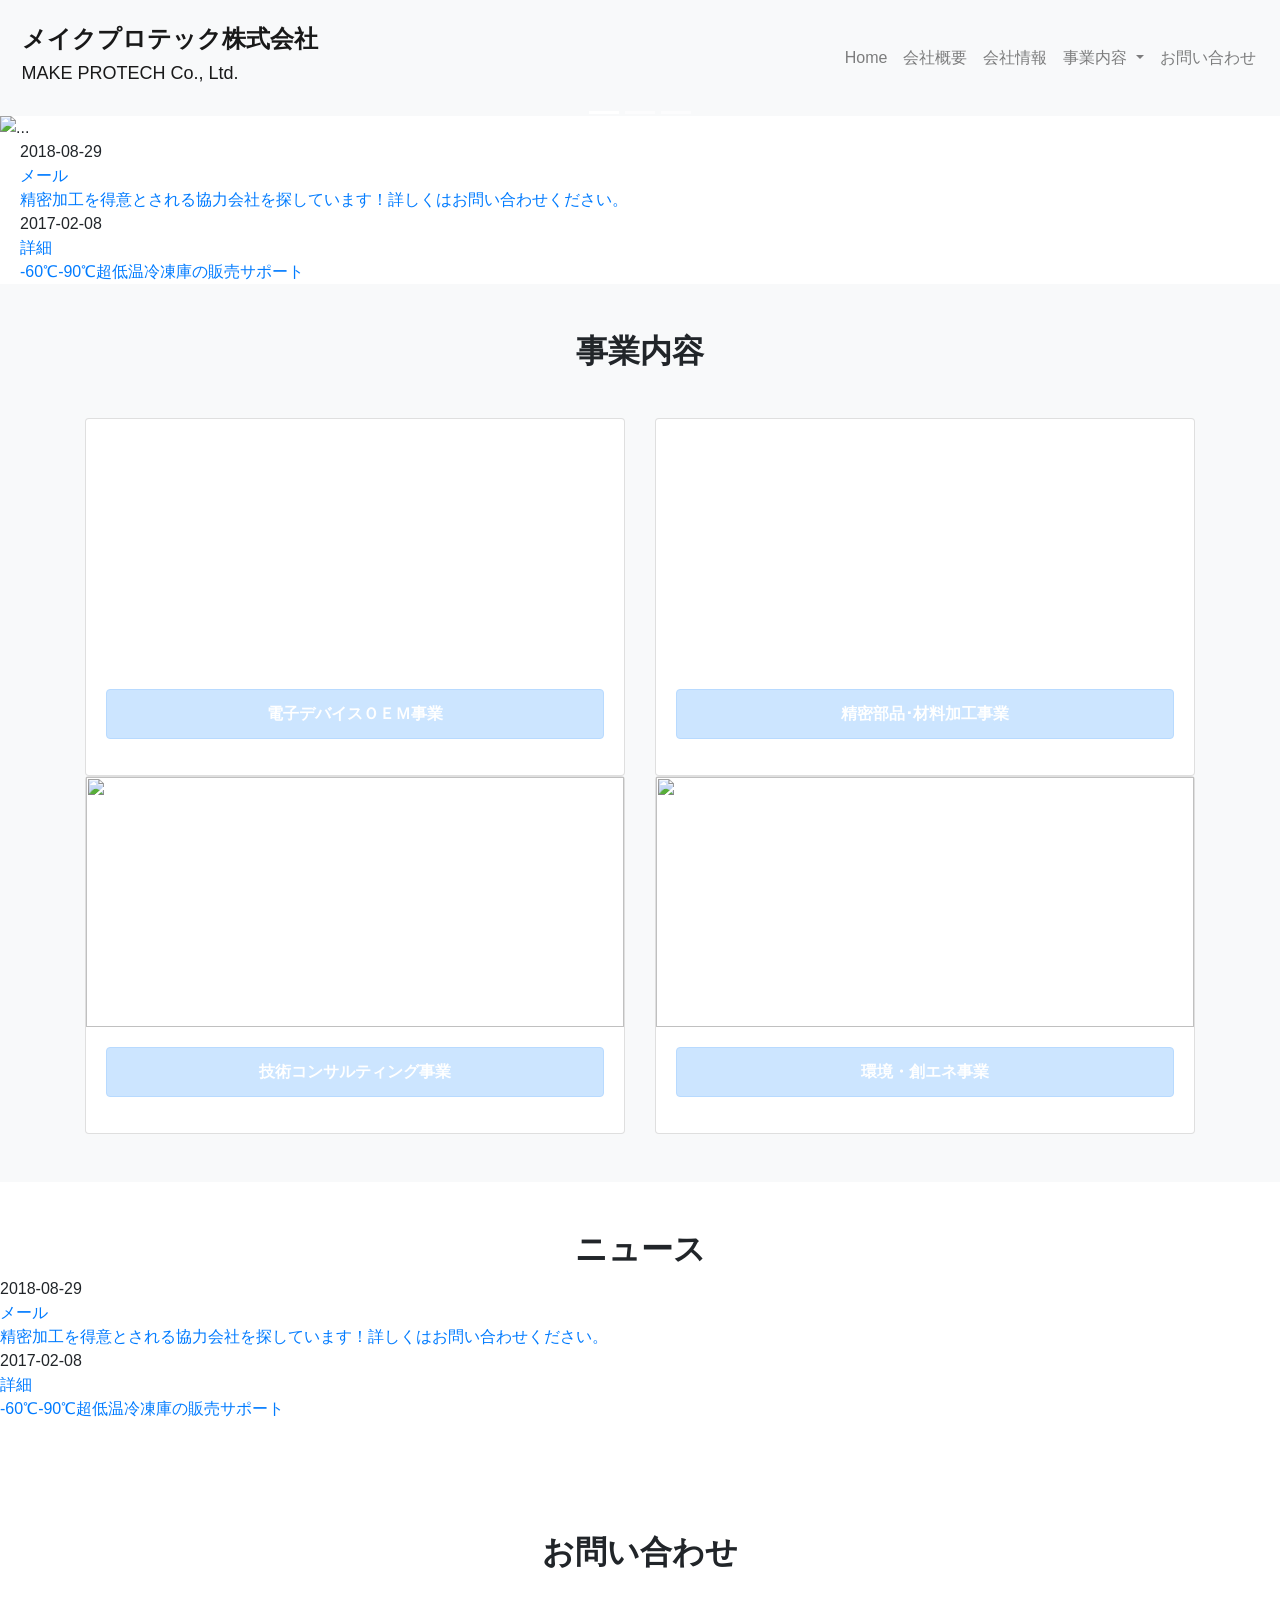
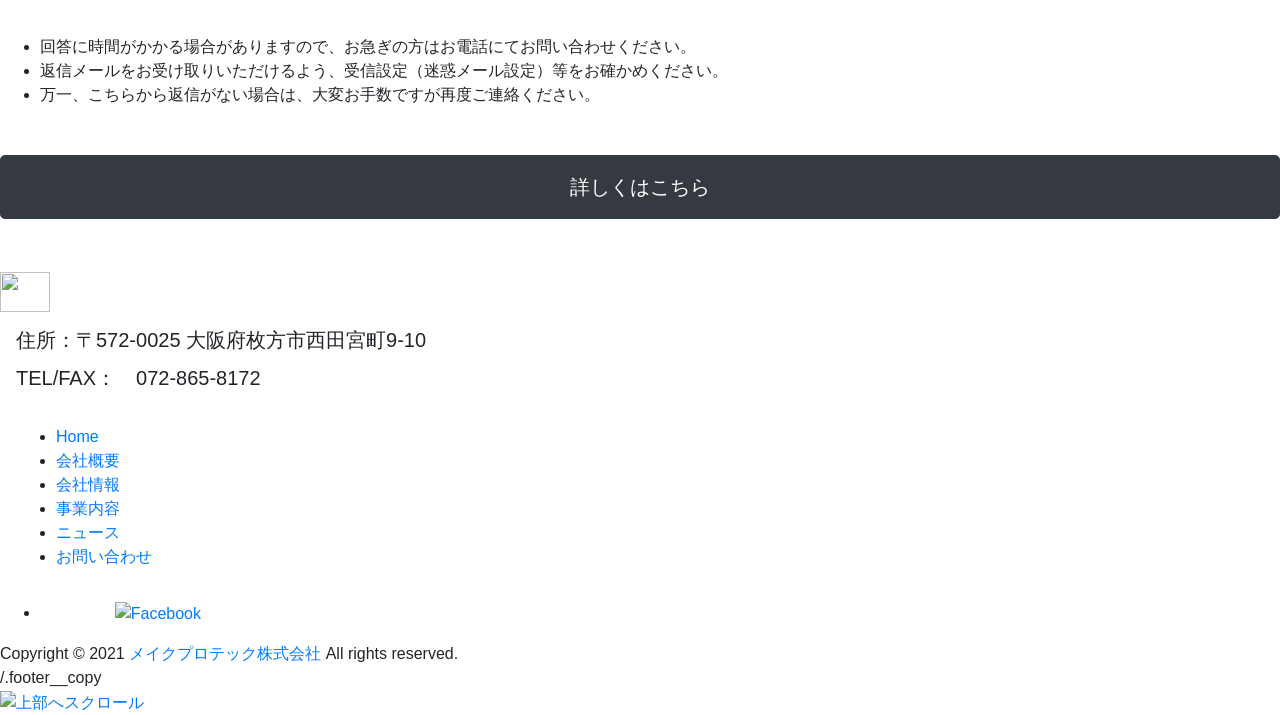
==== index.html @ 3bd65e22 "test" ====
<!doctype html>
<html lang="ja">
  <head>
    <!-- Required meta tags -->
    <meta charset="utf-8">
    <meta name="viewport" content="width=device-width, initial-scale=1, shrink-to-fit=no">

    <!-- Bootstrap CSS -->
    <link rel="stylesheet" href="https://stackpath.bootstrapcdn.com/bootstrap/4.5.0/css/bootstrap.min.css" integrity="sha384-9aIt2nRpC12Uk9gS9baDl411NQApFmC26EwAOH8WgZl5MYYxFfc+NcPb1dKGj7Sk" crossorigin="anonymous">
    <link rel="stylesheet" href="./css/style.css">
    <title>Make Pro Tech. Co., Ltd.</title>
  </head>
  <body>

    
   
    <nav class="navbar navbar-expand-lg navbar-light bg-light">
      <blockquote class="blockquote">
        <img src="./img/MAKE PROTECH. Co., Ltdロゴ.png" width="auto" height="80" class="d-inline-block align-top" alt="">
        <a href="./index.html">
          <p class="navbar-brand mt-2 mb-0" href=""><font size="5">
           <b>メイクプロテック株式会社</b></font><br><font size="4">MAKE PROTECH Co., Ltd.</font></p></a>
            <!-- <footer class="ml-5">MAKE PROTECH<cite title="Source Title"> Co., Ltd.</cite></footer> -->
          </blockquote>
          <button class="navbar-toggler" type="button" data-toggle="collapse" data-target="#navbarNav" aria-controls="navbarNav" aria-expanded="false" aria-label="Toggle navigation">
            <span class="navbar-toggler-icon"></span>
          </button>
          <div class="collapse navbar-collapse" id="navbarNav">
            <ul class="navbar-nav ml-auto">
              <li class="nav-item">
                <a class="nav-link" href="./index.html">Home <span class="sr-only">(current)</span></a>
              </li>
              <li class="nav-item">
                <a class="nav-link" href="./2index.html">会社概要</a>
              </li>
              <li class="nav-item">
                <a class="nav-link" href="./informaitin.html">会社情報</a>
              </li>
              <li class="nav-item dropdown">
                <a class="nav-link dropdown-toggle" href="#" id="navbarDropdown" role="button" data-toggle="dropdown" aria-haspopup="true" aria-expanded="false">
                  事業内容
                </a>
                <div class="dropdown-menu" aria-labelledby="navbarDropdown">
                  <a class="dropdown-item" href="./device.htm">電子デバイスOEM事業</a>
                  <a class="dropdown-item" href="./sdevice.html">精密部品加工事業</a>
                  <a class="dropdown-item" href="./cunsulting.html">技術コンサルティング事業</a>
                  <a class="dropdown-item" href="./energie.html">環境・創エネ事業</a>
                  <!-- <div class="dropdown-divider"></div>
                  <a class="dropdown-item" href="#">Something else here</a> -->
                </div>
              </li>
              <li class="nav-item">
                <a class="nav-link" href="https://forms.gle/nZWNGnTaYcm26UqY7">お問い合わせ</a>
              </li>
            </ul>
          </div>
        </nav>
</header>
  
<section class="top">
  <div id="carouselExampleCaptions" class="carousel slide" data-ride="carousel">
    <ol class="carousel-indicators">
      <li data-target="#carouselExampleCaptions" data-slide-to="0" class="active"></li>
      <li data-target="#carouselExampleCaptions" data-slide-to="1"></li>
      <li data-target="#carouselExampleCaptions" data-slide-to="2"></li>
    </ol>
    <div class="carousel-inner">
      <div class="carousel-item active">
        <img src="img/messageImage_1612923880059.jpg" class="d-block w-100%" alt="...">
        <div class="carousel-caption d-none d-md-block">
          <!-- <a href="https://forms.gle/nZWNGnTaYcm26UqY7"><h3 class="mb-5 text-white">お気軽にお問い合わせください</h3></a> -->
          <!-- <p>Nulla vitae elit libero, a pharetra augue mollis interdum.</p> -->
        </div>
      </div>
      <div class="carousel-item">
        <img src="./img/messageImage_1612923880059.jpg" class="d-block w-100" alt="...">
        <div class="carousel-caption d-none d-md-block">
          <!-- <h5>Second slide label</h5>
          <p>Lorem ipsum dolor sit amet, consectetur adipiscing elit.</p> -->
        </div>
      </div>
      <div class="carousel-item">
        <img src="./img/messageImage_1612923880059.jpg" class="d-block w-600 h-400" alt="...">
        <div class="carousel-caption d-none d-md-block">
          <!-- <h5>Third slide label</h5>
          <p>Praesent commodo cursus magna, vel scelerisque nisl consectetur.</p> -->
        </div>
      </div>
    </div>
    <a class="carousel-control-prev" href="#carouselExampleCaptions" role="button" data-slide="prev">
      <span class="carousel-control-prev-icon" aria-hidden="true"></span>
      <span class="sr-only">Previous</span>
    </a>
    <a class="carousel-control-next" href="#carouselExampleCaptions" role="button" data-slide="next">
      <span class="carousel-control-next-icon" aria-hidden="true"></span>
      <span class="sr-only">Next</span>
    </a>
  </div>
  <div class="card-body py-0">
    <!-- <h5 class="card-title">ニュース</h5> -->
    <div class="news__item">
      <div class="info">
        <div class="info__meta">
          <time class="info__published" datetime="2019-01-30">2018-08-29</time><!-- /.info__published -->
          <div class="info__label info__label--type01"><a href="https://forms.gle/nZWNGnTaYcm26UqY7">メール</a></div><!-- /.info__label -->
        </div><!-- /.info__meta -->
        <div class="info__title"><a href="https://forms.gle/nZWNGnTaYcm26UqY7">精密加工を得意とされる協力会社を探しています！詳しくはお問い合わせください。</a></div><!-- /.info__title -->
      </div><!-- /.info -->
    </div><!-- /.news__item -->
    <div class="news__item">
      <div class="info">
        <div class="info__meta">
          <time class="info__published" datetime="2019-01-30">2017-02-08</time><!-- /.info__published -->
          <div class="info__label"><a href="./energie.html">詳細</a></div><!-- /.info__label -->
        </div><!-- /.info__meta -->
        <div class="info__title"><a href="./energie.html">-60℃-90℃超低温冷凍庫の販売サポート</a></div><!-- /.info__title -->
      </div><!-- /.info -->
    </div><!-- /.news__item -->
  </div>
</section>


            <!-- <section class="test">
              <div class="jumbotron">
                <img src="./img/Make _.jpg" class="w-100% h-100%" alt="">
                <h1 class="display-4">Hello, world!</h1>
                <p class="lead">This is a simple hero unit, a simple jumbotron-style component for calling extra attention to featured content or information.</p>
                <hr class="my-4">
                <p>It uses utility classes for typography and spacing to space content out within the larger container.</p>
                <a class="btn btn-primary btn-lg" href="#" role="button">Learn more</a>
              </div>
            </section> -->

            <!-- <section class="about py-5">

              <div class="container">
                <div class="row">
                  <div class="col-md-6 py-5">
                    <p">当社は、国内はもちろん、台湾・中国・韓国などに有力な顧客とモノづくりネットワークを
                      持っています。　ご要望に応じて開発をお手伝いさせて頂き、お客様のニーズに合わせて最も最適な製造･調達場所を選択しご提案をさせて頂きます。
                    </p>
                    
                    <a href="./2index.html"><botton class="btn btn-dark btn-lg btn-block mt-5 py-3">詳しくはこちら</botton>
                    </a>
                  </div>
                  
                  <div class="col-md-6 py-3">
                    <img src="./img/技.jpg"  alt="">
                  </div> 
                  
                </div>
              </div>
              
      </section> -->
      <section id="anc2" class="service bg-light py-5">
          <div class="container">
              <h2 class="text-center mb-5"><b>事業内容
              </b></h2>
            <div class="card-deck">
                <div class="card">
                    <img src="./img/vishnu-mohanan-eaDwf4UAEhk-unsplash.jpg" width="auto" height="250" alt="">
                  <div class="card-body">
                    <div class="alert alert-primary text-center" role="alert">
                     <a href="./device.htm" class="alert-link  text-white">電子デバイスＯＥＭ事業</a>
                    </div>
                    <!-- <p class="card-text">高品質管理体制でグローバル顧客に納入実績のある海外ＯＥＭ先で生産します。
                      例えば、車載ＥＶ用パワーデバイス等の設計開発・試作・量産</p> -->
                    <!-- <p class="card-text"><small class="text-muted">Last updated 3 mins ago</small></p> -->
                  </div>
                </div>
               
                <div class="card">
                    <img src="./img/laser-2819138_1920.jpg" width="auto" height="250" alt="">
                  <div class="card-body">
                    <div class="alert alert-primary text-center" role="alert">
                      <a href="./sdevice.html" class="alert-link  text-white">精密部品･材料加工事業</a>
                     </div>
                     <!-- <p class="card-text">This is a wider card with supporting text below as a natural lead-in to additional content. This card has even longer content than the first to show that equal height action.</p> -->
                    <!-- <p class="card-text"><small class="text-muted">Last updated 3 mins ago</small></p> -->
                  </div>
                </div>
              </div>
          </div>
      <!-- </section> -->
      <!-- <section class="service"> -->
        <div class="container">
          <div class="card-deck">
              <div class="card">
                  <img src="./img/scott-graham-5fNmWej4tAA-unsplash.jpg" width="100%" height="250" alt="">
                <div class="card-body">
                  <div class="alert alert-primary text-center" role="alert">
                    <a href="./cunsulting.html" class="alert-link text-white">技術コンサルティング事業</a>
                  </div>
                  <!-- <p class="card-text">This is a longer card with supporting text below as a natural lead-in to additional content. This content is a little bit longer.</p> -->
                  <!-- <p class="card-text"><small class="text-muted">Last updated 3 mins ago</small></p> -->
                </div>
              </div>
              <div class="card">
                  <img src="./img/riccardo-annandale-7e2pe9wjL9M-unsplash.jpg" width="100%" height="250" alt="">
                <div class="card-body">
                  <div class="alert alert-primary text-center" role="alert">
                    <a href="./energie.html" class="alert-link  text-white">環境・創エネ事業</a>
                  </div>
                  <!-- <p class="card-text">This is a wider card with supporting text below as a natural lead-in to additional content. This card has even longer content than the first to show that equal height action.</p> -->
                  <!-- <p class="card-text"><small class="text-muted">Last updated 3 mins ago</small></p> -->
                </div>
              </div>
            </div>
        </div>
    </section>
      
    <section id="anc1" class="news section py-5">
		<div class="news__inner inner">
      <h2 class="section-title text-center"><b>ニュース</b></h2><!-- /.section-title -->
			<div class="news__items">
        <div class="news__item">
          <div class="info">
            <div class="info__meta">
              <time class="info__published" datetime="2019-01-30">2018-08-29</time><!-- /.info__published -->
              <div class="info__label info__label--type01"><a href="https://forms.gle/nZWNGnTaYcm26UqY7">メール</a></div><!-- /.info__label -->
            </div><!-- /.info__meta -->
            <div class="info__title"><a href="https://forms.gle/nZWNGnTaYcm26UqY7">精密加工を得意とされる協力会社を探しています！詳しくはお問い合わせください。</a></div><!-- /.info__title -->
          </div><!-- /.info -->
        </div><!-- /.news__item -->
				<div class="news__item">
					<div class="info">
						<div class="info__meta">
							<time class="info__published" datetime="2019-01-30">2017-02-08</time><!-- /.info__published -->
							<div class="info__label"><a href="./energie.html">詳細</a></div><!-- /.info__label -->
						</div><!-- /.info__meta -->
						<div class="info__title"><a href="./energie.html">-60℃-90℃超低温冷凍庫の販売サポート</a></div><!-- /.info__title -->
					</div><!-- /.info -->
        </div><!-- /.news__item -->
      </div>
    </div>
    


			<!-- <div class="news__link"><a href="https://practice555133289940.wordpress.com/">more</a></div><!-- /.news__link -->
		<!-- </div>  -->
	</section><!-- /.news -->

  <section id="" class="contact section py-5">
		<div class="contact__inner inner">
      <div class="contact__item mt-0">
        <h2 class="section-title text-center py-3 mb-5"><b>お問い合わせ</b></h2><!-- /.section-title -->
        <ul class="mb-5">
          <li class="aqare">回答に時間がかかる場合がありますので、お急ぎの方はお電話にてお問い合わせください。</li>
          <li class="aqare">返信メールをお受け取りいただけるよう、受信設定（迷惑メール設定）等をお確かめください。</li>
          <li class="aqare">万一、こちらから返信がない場合は、大変お手数ですが再度ご連絡ください。</li>
          <!-- <li class="aqare"></li> -->
        </ul>
        <a href="https://forms.gle/nZWNGnTaYcm26UqY7"><botton class="btn btn-dark btn-lg btn-block mt-5 py-3">詳しくはこちら</botton>
        </a>
        
          <!-- <iframe src="https://docs.google.com/forms/d/e/1FAIpQLSekaA54gHLjSzgSQIx8IpuHGH9ROeYX-VSqODskOKLQ4gxwTA/viewform?embedded=true" width="640" height="1215" frameborder="0" marginheight="0" marginwidth="0">読み込んでいます…</iframe>
          <iframe src="https://docs.google.com/forms/d/e/1FAIpQLSekaA54gHLjSzgSQIx8IpuHGH9ROeYX-VSqODskOKLQ4gxwTA/viewform?embedded=true" width="640" height="1215" frameborder="0" marginheight="0" marginwidth="0">読み込んでいます…</iframe> -->
        </div>			
      </div>
    </div>
  </section>
  

      
    <footer class="footer">
		<div class="footer__inner inner">
			<div class="footer__contents">
				<div class="footer__left">
					<!-- <div class／ -->
            <a href="./index.html"><p class="navbar-brand mb-2 text-white" href="">
              <img src="./img/MAKE PROTECH. Co., Ltdロゴ.png" width="50" height="40" class="d-inline-block align-top" alt="">
             メイクプロテック株式会社</p></a>
					<div class="footer__info ml-3">
                        <blockquote class="blockquote">
						<p class="mb-2">住所：〒572-0025 大阪府枚方市西田宮町9-10</p>
						<p class="mb-2">TEL/FAX：　072-865-8172</p>
					</div><!-- /.footer__info -->
				</div><!-- /.footer__left -->
				<div class="footer__center ml-3 py-3">
					<nav class="footer__nav">
						<ul>
              <li><a href="./index.html">Home</a></li>
              <li><a href="./2index.html">会社概要</a></li>
              <li><a href="./informaitin.html">会社情報</a></li>
							<li><a href="#anc2">事業内容</a></li>
							<li><a href="#anc1">ニュース</a></li>
							<li><a href="https://forms.gle/nZWNGnTaYcm26UqY7">お問い合わせ</a></li>
						</ul>
					</nav><!-- /.footer__nav -->
				</div><!-- /.footer__center -->
				<div class="footer__right">
					<div class="footer_sns">
						<ul>
							<!-- <li><a href="" target="_blank"><img src="./img/Twitter_Social_Icon_Circle_Color.png" alt=""></a></li> -->
							<li><a href="https://www.facebook.com/makeprotec/?ref=page_internal" target="_blank"><id class="text-white">Facebook </id><img src="./img/f_logo_RGB-Hex-Blue_512.webp" width="100" alt="Facebook" ></a></li>
							<!-- <li><a href="" target="_blank"><img src="img/icon-instagram.png" alt=""></a></li> -->
						</ul><!-- /.footer_sns -->
					</div><!-- /.footer_sns -->
				</div><!-- /.footer__right -->
			</div><!-- /.footer__contents -->
			<div class="footer__copy">Copyright &copy; 2021 <a href="https://www.daily-trial.com/" target="_blank">メイクプロテック株式会社</a> All rights reserved.</div>/.footer__copy
		</div><!-- /.footer__inner -->
	</footer><!-- /.footer -->


	<div class="totop"><a href="#"><img src="./img/totop.png" alt="上部へスクロール"></a></div><!-- /.totop -->

    <!-- Optional JavaScript -->
    <!-- jQuery first, then Popper.js, then Bootstrap JS -->
    <script src="https://code.jquery.com/jquery-3.5.1.slim.min.js" integrity="sha384-DfXdz2htPH0lsSSs5nCTpuj/zy4C+OGpamoFVy38MVBnE+IbbVYUew+OrCXaRkfj" crossorigin="anonymous"></script>
    <script src="https://cdn.jsdelivr.net/npm/popper.js@1.16.0/dist/umd/popper.min.js" integrity="sha384-Q6E9RHvbIyZFJoft+2mJbHaEWldlvI9IOYy5n3zV9zzTtmI3UksdQRVvoxMfooAo" crossorigin="anonymous"></script>
    <script src="https://stackpath.bootstrapcdn.com/bootstrap/4.5.0/js/bootstrap.min.js" integrity="sha384-OgVRvuATP1z7JjHLkuOU7Xw704+h835Lr+6QL9UvYjZE3Ipu6Tp75j7Bh/kR0JKI" crossorigin="anonymous"></script>
  </body>
</html>
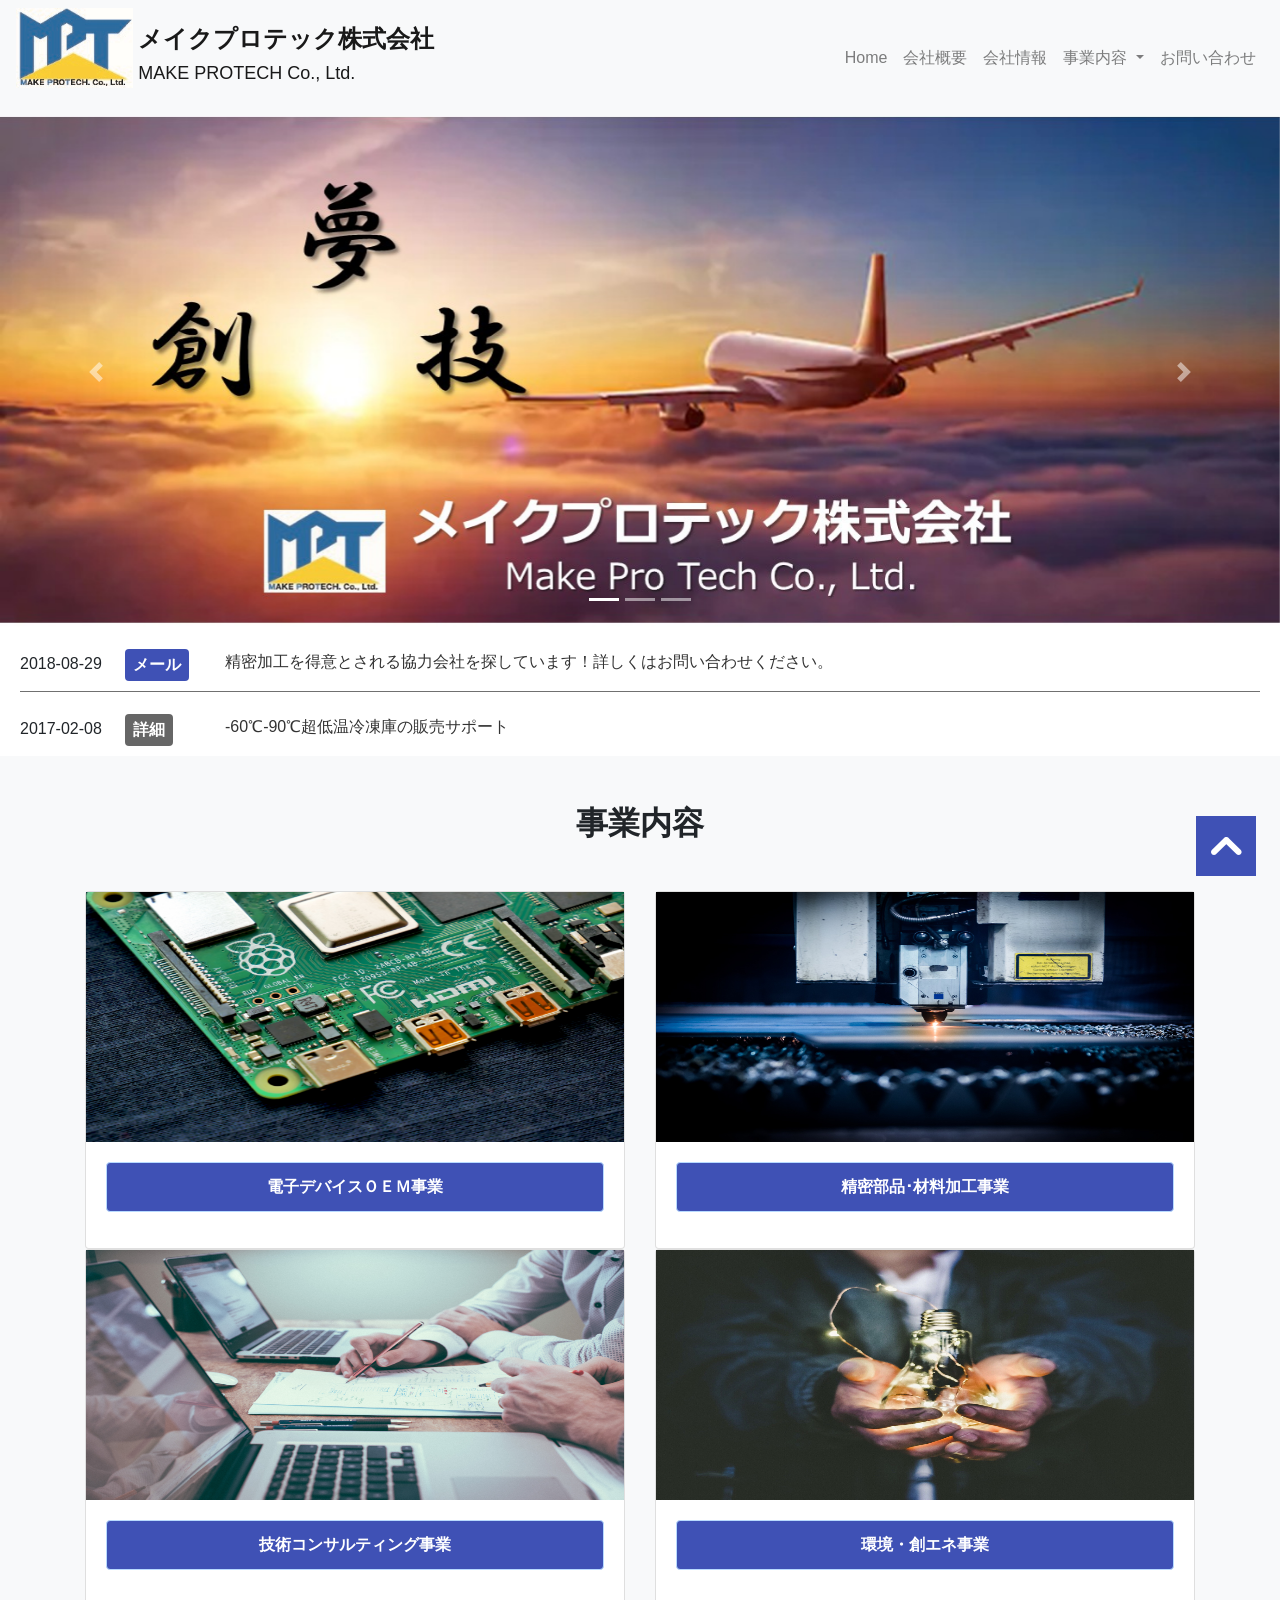
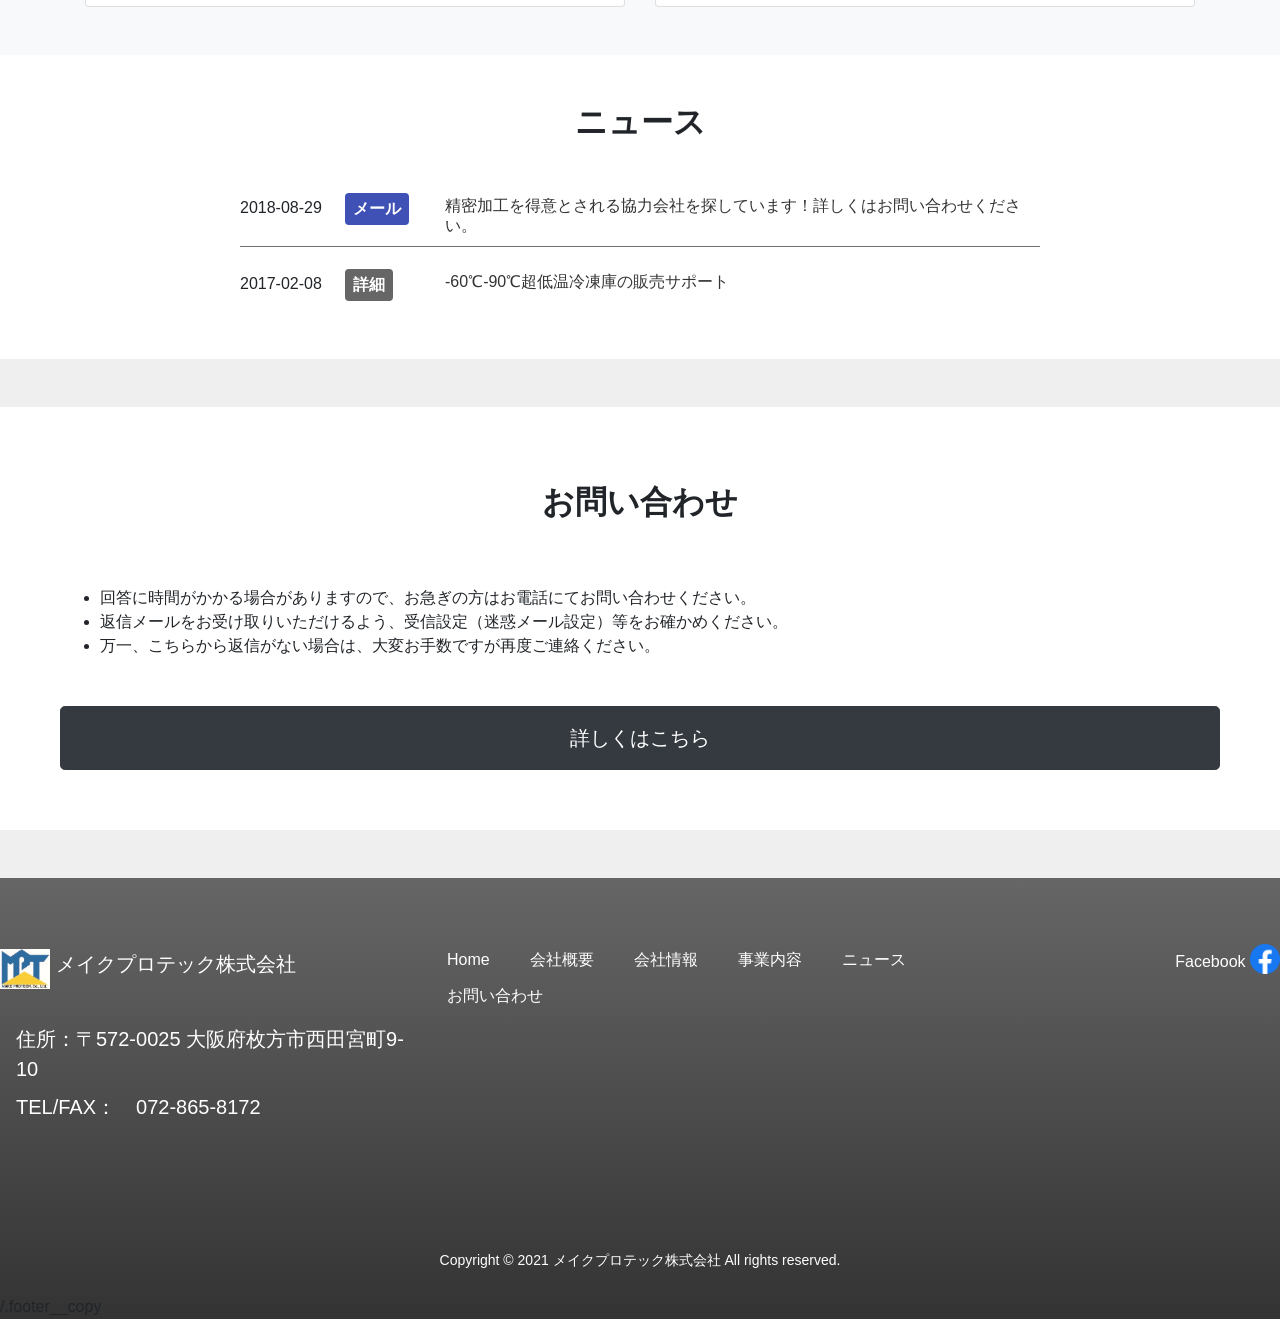
==== commit c6a75396: "Add files via upload" ====
--- a/index.html
+++ b/index.html
@@ -311,4 +311,4 @@
     <script src="https://cdn.jsdelivr.net/npm/popper.js@1.16.0/dist/umd/popper.min.js" integrity="sha384-Q6E9RHvbIyZFJoft+2mJbHaEWldlvI9IOYy5n3zV9zzTtmI3UksdQRVvoxMfooAo" crossorigin="anonymous"></script>
     <script src="https://stackpath.bootstrapcdn.com/bootstrap/4.5.0/js/bootstrap.min.js" integrity="sha384-OgVRvuATP1z7JjHLkuOU7Xw704+h835Lr+6QL9UvYjZE3Ipu6Tp75j7Bh/kR0JKI" crossorigin="anonymous"></script>
   </body>
-</html>
+</html>
--- a/css/style.css
+++ b/css/style.css
@@ -0,0 +1,871 @@
+@charset "UTF-8";
+
+/* トップ */
+
+
+/* .top {
+  width: 150px;
+} */
+
+.subtitle {
+  background-color: honeydew;
+}
+
+.devicetop {
+  text-align: center; 
+}
+
+
+/* トップ */
+
+.carousel-item img {
+  width: 100%;
+height: 100%;
+}
+.about img {
+width: 100%;
+height: 100%;
+
+}
+/* koko */
+
+.flex-box {
+  display: flex;
+  flex-wrap: wrap;
+}
+
+@media screen and (max-width: 400px) {
+  .flex-box {
+    display: block;
+  }
+}
+
+.flex-box img {
+  vertical-align: top;
+}
+
+.thumnail-left-box {
+  width: 65%;
+  margin: 0;
+  padding: 0 0 2.5%;
+}
+
+.thumnail-left-box img {
+  width: 95%;
+}
+
+.thumnail-right-box {
+  width: 35%;
+  margin: 0;
+  padding: 0;
+  list-style: none;
+}
+
+.thumnail-right-box li {
+  display: flex;
+  flex-wrap: wrap;
+  width: 40%;
+  margin: 0 0 0 auto;
+}
+
+.thumnail-right-box li img {
+  width: 100%;
+  margin: 0 0 auto;
+}
+
+.alert {
+  background: #3f51b5; 
+
+}
+/* kok */
+
+
+.news__items {
+    margin: 30px auto 0;
+    width: 800px;
+    max-width: 100%;
+  }
+  
+  @media (max-width: 767px) {
+    .news__items {
+      margin-top: 38px;
+    }
+  }
+  
+  .news__item {
+    border-bottom: 1px solid #707070;
+  }
+  
+  .news__item:last-child {
+    border: none;
+  }
+  
+  .info {
+    padding: 20px  0 10px;
+    display: -webkit-box;
+    display: -ms-flexbox;
+    display: flex;
+  }
+  
+  @media (max-width: 767px) {
+    .info {
+      display: block;
+      padding: 12px 0;
+    }
+  }
+  
+  .info__meta {
+    display: -webkit-box;
+    display: -ms-flexbox;
+    display: flex;
+    width: 185px;
+    padding-top: 2px;
+  }
+  
+  @media (max-width: 767px) {
+    .info__meta {
+      width: 100%;
+      padding-top: 0;
+    }
+  }
+  
+  .info__published {
+    width: 105px;
+    display: inline-block;
+    padding-top: 3px;
+  }
+  
+  @media (max-width: 767px) {
+    .info__published {
+      width: auto;
+    }
+  }
+  
+  .info__label {
+    width: 80px;
+  }
+  
+  @media (max-width: 767px) {
+    .info__label {
+      width: auto;
+      margin-left: auto;
+    }
+  }
+  
+  .info__label a {
+    display: inline-block;
+    color: #fff;
+    font-weight: 700;
+    text-align: center;
+    padding: 8px;
+    background: #666;
+    border-radius: 4px;
+    text-decoration: none;
+    line-height: 1;
+    -webkit-transition: all 0.3s ease 0s;
+    transition: all 0.3s ease 0s;
+  }
+  
+  ira
+
+  @media (max-width: 767px) {
+    .info__label a {
+      padding: 4px 8px;
+    }
+  }
+  
+  .info__label.info__label--type01 a {
+    background: #3f51b5;
+    text-decoration: none;
+  }
+  
+  .info__label.info__label--type02 a {
+    background: #e81919;
+  }
+  
+  .info__title {
+    line-height: 1.25;
+    width: calc(100% - 105px - 80px);
+    padding: 5px 0 0 20px;
+  }
+  
+  @media (max-width: 767px) {
+    .info__title {
+      width: 100%;
+      margin-top: 6px;
+      padding: 0;
+    }
+  }
+  
+  .info__title a {
+    text-decoration: none;
+    color: #333;
+    -webkit-transition: all 0.3s ease 0s;
+    transition: all 0.3s ease 0s;
+  }
+  
+  .news__link {
+    text-align: center;
+    margin-top: 44px;
+  }
+  
+  .news__link a {
+    text-decoration: none;
+    color: #e81919;
+    -webkit-transition: all 0.3s ease 0s;
+    transition: all 0.3s ease 0s;
+    font-weight: 700;
+  }
+  
+  .news__link a::after {
+    content: "";
+    width: 7px;
+    height: 11px;
+    display: inline-block;
+    margin-left: 10px;
+    vertical-align: middle;
+    margin-top: -1px;
+    background: transparent url(../img/news-arrow.png) no-repeat center center/contain;
+  }
+
+  .contact {
+    background: #efefef;
+  }
+  
+  .contact__item {
+    margin: 80px auto 0;
+    padding: 60px;
+    background: #fff;
+    width: 100%;
+    max-width: 100%;
+  }
+  
+  @media (max-width: 767px) {
+    .contact__item {
+      padding: 20px;
+      margin-top: 26px;
+    }
+  }
+  
+  .contact__controls {
+    margin: 0;
+  }
+  
+  .contact__control {
+    margin-bottom: 60px;
+    display: -webkit-box;
+    display: -ms-flexbox;
+    display: flex;
+  }
+  
+  @media (max-width: 767px) {
+    .contact__control {
+      display: block;
+      margin-bottom: 24px;
+    }
+  }
+  
+  .contact__control:last-child {
+    margin-bottom: 0;
+  }
+  
+  .contact__control dt {
+    width: 160px;
+    padding: 6px 0 0;
+    margin: 0;
+  }
+  
+  @media (max-width: 767px) {
+    .contact__control dt {
+      width: 100%;
+      padding-top: 0;
+    }
+  }
+  
+  .contact__control dd {
+    -webkit-box-flex: 1;
+        -ms-flex-positive: 1;
+            flex-grow: 1;
+    padding: 0;
+    margin: 0;
+  }
+  
+  @media (max-width: 767px) {
+    .contact__control dd {
+      width: 100%;
+      margin-top: 8px;
+    }
+  }
+  
+  .contact__label {
+    font-size: 16px;
+    font-weight: 700;
+  }
+  
+  @media (max-width: 767px) {
+    .contact__label {
+      font-size: 16px;
+      display: inline-block;
+    }
+  }
+  
+  .contact__label--required {
+    position: relative;
+  }
+  
+  @media (max-width: 767px) {
+    .contact__label--required {
+      padding-right: 54px;
+    }
+  }
+  
+  .contact__label--required::after {
+    content: "必須";
+    position: absolute;
+    background: #e81919;
+    border-radius: 4px;
+    text-align: center;
+    color: #fff;
+    font-size: 14px;
+    line-height: 1;
+    font-weight: 700;
+    padding: 4px 8px;
+    width: 44px;
+    display: block;
+    top: calc(100% + 8px);
+    left: 0;
+  }
+  
+  @media (max-width: 767px) {
+    .contact__label--required::after {
+      top: 50%;
+      left: auto;
+      right: 0;
+      -webkit-transform: translateY(-50%);
+              transform: translateY(-50%);
+    }
+  }
+  
+  .contact__required {
+    background: #e81919;
+    border-radius: 12px;
+    text-align: center;
+    color: #fff;
+    font-size: 14px;
+    font-weight: 700;
+    padding: 1px 8px;
+    width: 46px;
+    display: block;
+    margin-top: 6px;
+  }
+  
+  .contact__radio {
+    margin-top: 26px;
+    padding: 0;
+  }
+  
+  @media (max-width: 767px) {
+    .contact__radio {
+      margin-top: 26px;
+    }
+  }
+  
+  .contact__radio-item {
+    margin-right: 32px;
+  }
+  
+  .contact__radio-item:last-child {
+    margin-right: 0;
+  }
+  
+  @media (max-width: 767px) {
+    .contact__radio-item {
+      margin-bottom: 16px;
+      margin-right: 0;
+      display: block;
+    }
+  }
+  
+  .contact__check {
+    margin-top: 58px;
+    text-align: center;
+  }
+  
+  @media (max-width: 767px) {
+    .contact__check {
+      margin-top: 24px;
+    }
+  }
+  
+  .contact__check a {
+    color: #333;
+    -webkit-transition: all 0.3s ease 0s;
+    transition: all 0.3s ease 0s;
+    font-weight: 700;
+  }
+  
+  .contact__submit {
+    margin-top: 30px;
+    text-align: center;
+  }
+  
+  .form-input {
+    width: 100%;
+    border: 1px solid #707070;
+    padding: 4px 16px;
+    -moz-appearance: none;
+    -webkit-appearance: none;
+    appearance: none;
+    background-color: transparent;
+    background-image: none;
+    border-radius: 0;
+    color: inherit;
+    font-family: inherit;
+    font-size: 14px;
+    -webkit-box-shadow: none;
+            box-shadow: none;
+    height: 38px;
+  }
+  
+  @media (max-width: 767px) {
+    .form-input {
+      padding-top: 4px;
+      padding-bottom: 4px;
+    }
+  }
+  
+  .form-select {
+    -moz-appearance: none;
+    -webkit-appearance: none;
+    appearance: none;
+    background: transparent url(../img/select-arrow.png) no-repeat center right 12px/17px 14px;
+    border-radius: 0;
+    color: inherit;
+    cursor: pointer;
+    font-family: inherit;
+    font-size: 14px;
+    padding: 3px 16px;
+    width: 100%;
+    border: 1px solid #707070;
+    height: 38px;
+  }
+  
+  @media (max-width: 767px) {
+    .form-select {
+      padding-top: 3px;
+      padding-bottom: 3px;
+      background-position: center right 10px;
+    }
+  }
+  
+  .form-select::-ms-expand {
+    display: none;
+  }
+  
+  .form-textarea {
+    width: 100%;
+    height: 240px;
+    border: 1px solid #707070;
+    resize: none;
+    padding: 10px 16px;
+    line-height: 1.625;
+    -moz-appearance: none;
+    -webkit-appearance: none;
+    appearance: none;
+    background-color: transparent;
+    background-image: none;
+    border-radius: 0;
+    color: inherit;
+    font-family: inherit;
+    font-size: 14px;
+    vertical-align: bottom;
+  }
+  
+  @media (max-width: 767px) {
+    .form-textarea {
+      height: 180px;
+    }
+  }
+  
+  .form-radio {
+    display: none;
+  }
+  
+  .form-radio + span {
+    cursor: pointer;
+    display: inline-block;
+    padding: 0 0 0 28px;
+    position: relative;
+  }
+  
+  .form-radio + span::before, .form-radio + span::after {
+    content: "";
+    border-radius: 50%;
+    position: absolute;
+    top: 50%;
+    -webkit-transform: translateY(-50%);
+            transform: translateY(-50%);
+  }
+  
+  .form-radio + span::before {
+    background: #fff;
+    border: 1px solid #707070;
+    display: block;
+    left: 0;
+    width: 20px;
+    height: 20px;
+  }
+  
+  .form-radio + span::after {
+    background: #3f51b5;
+    border: 1px solid transparent;
+    left: 5px;
+    width: 10px;
+    height: 10px;
+    -webkit-transition: opacity 0.3s ease 0s;
+    transition: opacity 0.3s ease 0s;
+    opacity: 0;
+  }
+  
+  .form-radio:checked + span::after {
+    opacity: 1;
+  }
+  
+  .form-checkbox {
+    display: none;
+  }
+  
+  .form-checkbox + span {
+    cursor: pointer;
+    display: inline-block;
+    padding: 0 0 0 50px;
+    position: relative;
+  }
+  
+  @media (max-width: 767px) {
+    .form-checkbox + span {
+      padding-left: 46px;
+    }
+  }
+  
+  .form-checkbox + span::before, .form-checkbox + span::after {
+    content: "";
+    position: absolute;
+    top: 50%;
+    -webkit-transform: translateY(-50%);
+            transform: translateY(-50%);
+  }
+  
+  .form-checkbox + span::before {
+    background: #fff;
+    border: 1px solid #707070;
+    display: block;
+    left: 0;
+    width: 25px;
+    height: 25px;
+  }
+  
+  .form-checkbox + span::after {
+    border: 1px solid transparent;
+    left: 0;
+    width: 25px;
+    height: 25px;
+    background: transparent url(../img/icon-check.png) no-repeat center center/contain;
+    -webkit-transition: opacity 0.3s ease 0s;
+    transition: opacity 0.3s ease 0s;
+    opacity: 0;
+  }
+  
+  .form-checkbox:checked + span::after {
+    opacity: 1;
+  }
+
+  .footer {
+    padding: 48px 0 24px;
+    background: -webkit-gradient(linear, left top, left bottom, from(#666), to(#333));
+    background: linear-gradient(to bottom, #666, #333);
+  }
+  
+  @media (max-width: 767px) {
+    .footer {
+      padding-top: 62px;
+      padding-bottom: 24px;
+    }
+  }
+  
+  .footer__contents {
+    display: -webkit-box;
+    display: -ms-flexbox;
+    display: flex;
+  }
+  
+  @media (max-width: 767px) {
+    .footer__contents {
+      display: block;
+    }
+  }
+  
+  .footer__left {
+    width: 35%;
+    padding: 12px 0 0;
+  }
+  
+  @media (max-width: 767px) {
+    .footer__left {
+      width: 100%;
+      padding: 0;
+    }
+  }
+  
+  .footer__center {
+    width: 50%;
+    padding: 8px 10px 0;
+  }
+  
+  @media (max-width: 767px) {
+    .footer__center {
+      width: 100%;
+      margin-top: 52px;
+      padding: 0;
+    }
+  }
+  
+  .footer__right {
+    width: 20%;
+    padding: 12px 0;
+  }
+  
+  @media (max-width: 1247px) {
+    .footer__right {
+      padding-left: 10px;
+      padding-right: 10px;
+    }
+  }
+  
+  @media (max-width: 767px) {
+    .footer__right {
+      width: 100%;
+      margin-top: 24px;
+      padding: 0;
+    }
+  }
+  
+  .footer__logo a {
+    -webkit-transition: all 0.3s ease 0s;
+    transition: all 0.3s ease 0s;
+    text-decoration: none;
+  }
+  
+  .footer__logo img {
+    width: 205px;
+  }
+  
+  .footer__info {
+    margin-top: 22px;
+    color: #fff;
+    font-size: 14px;
+  }
+  
+  @media (max-width: 767px) {
+    .footer__info {
+      margin-top: 20px;
+    }
+  }
+  
+  .footer__info p {
+    margin-top: 0;
+    margin-bottom: 6px;
+  }
+  
+  @media (max-width: 767px) {
+    .footer__info p {
+      margin-bottom: 6px;
+    }
+  }
+  
+  .footer__info p:last-child {
+    margin-bottom: 0;
+  }
+  
+  .footer__nav ul {
+    display: -webkit-box;
+    display: -ms-flexbox;
+    display: flex;
+    -ms-flex-wrap: wrap;
+        flex-wrap: wrap;
+    list-style: none;
+    padding: 0;
+    margin: 0;
+  }
+  
+  .footer__nav ul li {
+    margin-right: 40px;
+    margin-bottom: 12px;
+  }
+  
+  @media (max-width: 1247px) {
+    .footer__nav ul li {
+      margin-right: 20px;
+    }
+  }
+  
+  @media (max-width: 767px) {
+    .footer__nav ul li {
+      margin-right: 16px;
+    }
+  }
+  
+  .footer__nav ul li:last-child {
+    margin-right: 0;
+  }
+  
+  .footer__nav ul li a {
+    color: #fff;
+    text-decoration: none;
+    -webkit-transition: all 0.3s ease 0s;
+    transition: all 0.3s ease 0s;
+  }
+  
+  .footer_sns ul {
+    display: -webkit-box;
+    display: -ms-flexbox;
+    display: flex;
+    -webkit-box-pack: end;
+        -ms-flex-pack: end;
+            justify-content: flex-end;
+    list-style: none;
+    padding: 0;
+    margin: 0;
+  }
+  
+  @media (max-width: 767px) {
+    .footer_sns ul {
+      -webkit-box-pack: center;
+          -ms-flex-pack: center;
+              justify-content: center;
+    }
+  }
+  
+  .footer_sns ul li {
+    margin-right: 16px;
+  }
+  
+  .footer_sns ul li:last-child {
+    margin-right: 0;
+  }
+  
+  .footer_sns ul li a {
+    text-decoration: none;
+    -webkit-transition: all 0.3s ease 0s;
+    transition: all 0.3s ease 0s;
+  }
+  
+  .footer_sns ul li img {
+    width: 30px;
+    vertical-align: bottom;
+  }
+  
+  .footer__copy {
+    margin-top: 36px;
+    text-align: center;
+    color: #fff;
+    font-size: 14px;
+  }
+  
+  @media (max-width: 767px) {
+    .footer__copy {
+      margin-top: 40px;
+    }
+  }
+  
+  .footer__copy a {
+    text-decoration: none;
+    color: #fff;
+  }
+  
+  .totop {
+    position: fixed;
+    right: 24px;
+    bottom: 24px;
+    z-index: 100;
+    visibility: visible;
+    -webkit-transition: all 0.3s ease 0s;
+    transition: all 0.3s ease 0s;
+  }
+  
+  @media (max-width: 1247px) {
+    .totop {
+      right: 16px;
+      bottom: 16px;
+    }
+  }
+  
+  @media (max-width: 767px) {
+    .totop {
+      right: 10px;
+      bottom: 10px;
+    }
+  }
+  
+  .totop.is-show {
+    visibility: visible;
+  }
+  
+  .totop a {
+    text-decoration: none;
+    -webkit-transition: all 0.3s ease 0s;
+    transition: all 0.3s ease 0s;
+  }
+  
+  .totop img {
+    width: 60px;
+    vertical-align: bottom;
+  }
+  
+  @media (max-width: 767px) {
+    .totop img {
+      width: 42px;
+    }
+  }
+  
+  .footer {
+    padding: 54px 0 0;
+    background: -webkit-gradient(linear, left top, left bottom, from(#666), to(#333));
+    background: linear-gradient(to bottom, #666, #333);
+  }
+  
+  @media (max-width: 767px) {
+    .footer {
+      padding-top: 62px;
+      padding-bottom: 0;
+    }
+  }
+  
+  .footer__copy {
+    background: transparent url(../img/copy-bg.png) no-repeat bottom center/618px 80px;
+    min-height: 82px;
+    margin-top: 74px;
+    padding-top: 38px;
+    padding-bottom: 24px;
+  }
+  
+  @media (max-width: 1247px) {
+    .footer__copy {
+      margin-right: -24px;
+      margin-left: -24px;
+      padding-left: 24px;
+      padding-right: 24px;
+    }
+  }
+  
+  @media (max-width: 767px) {
+    .footer__copy {
+      margin-top: 42px;
+      padding-top: 32px;
+      padding-bottom: 10px;
+      margin-right: -16px;
+      margin-left: -16px;
+      padding-left: 16px;
+      padding-right: 16px;
+    }
+  }
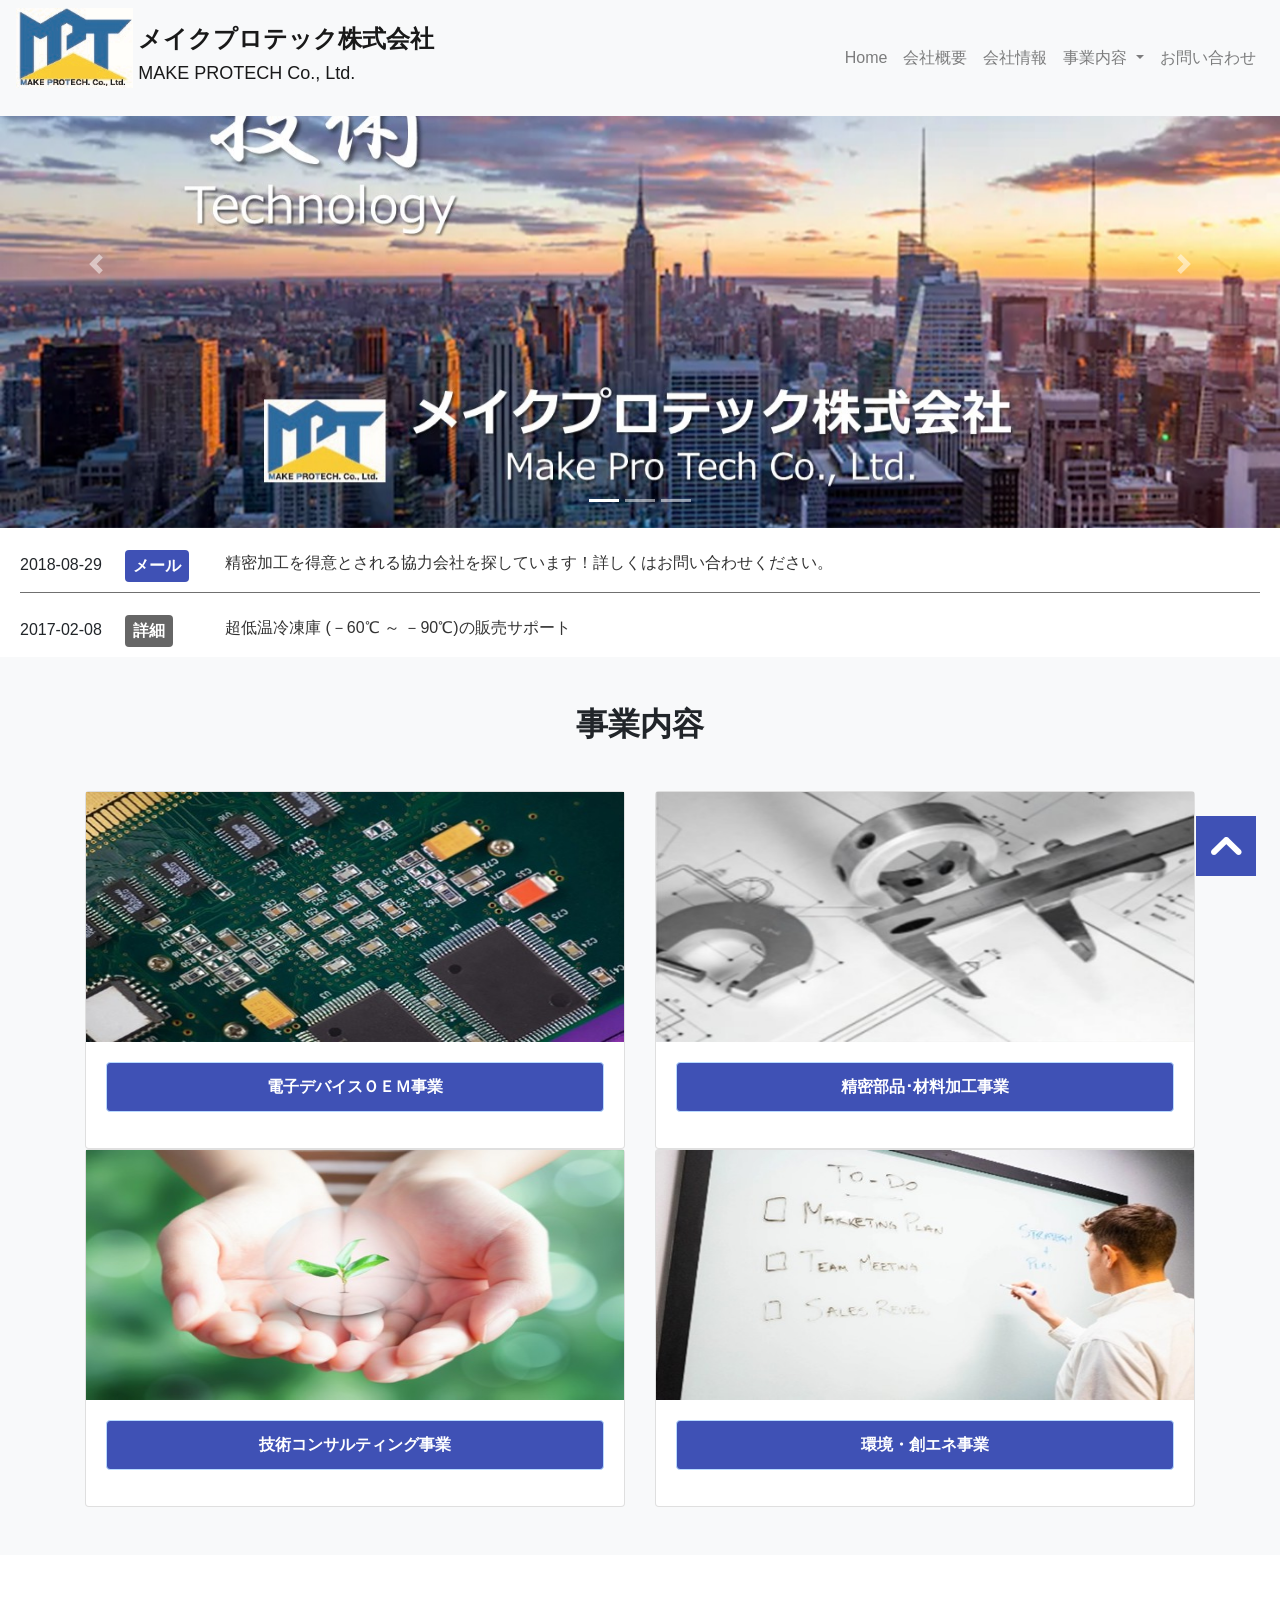
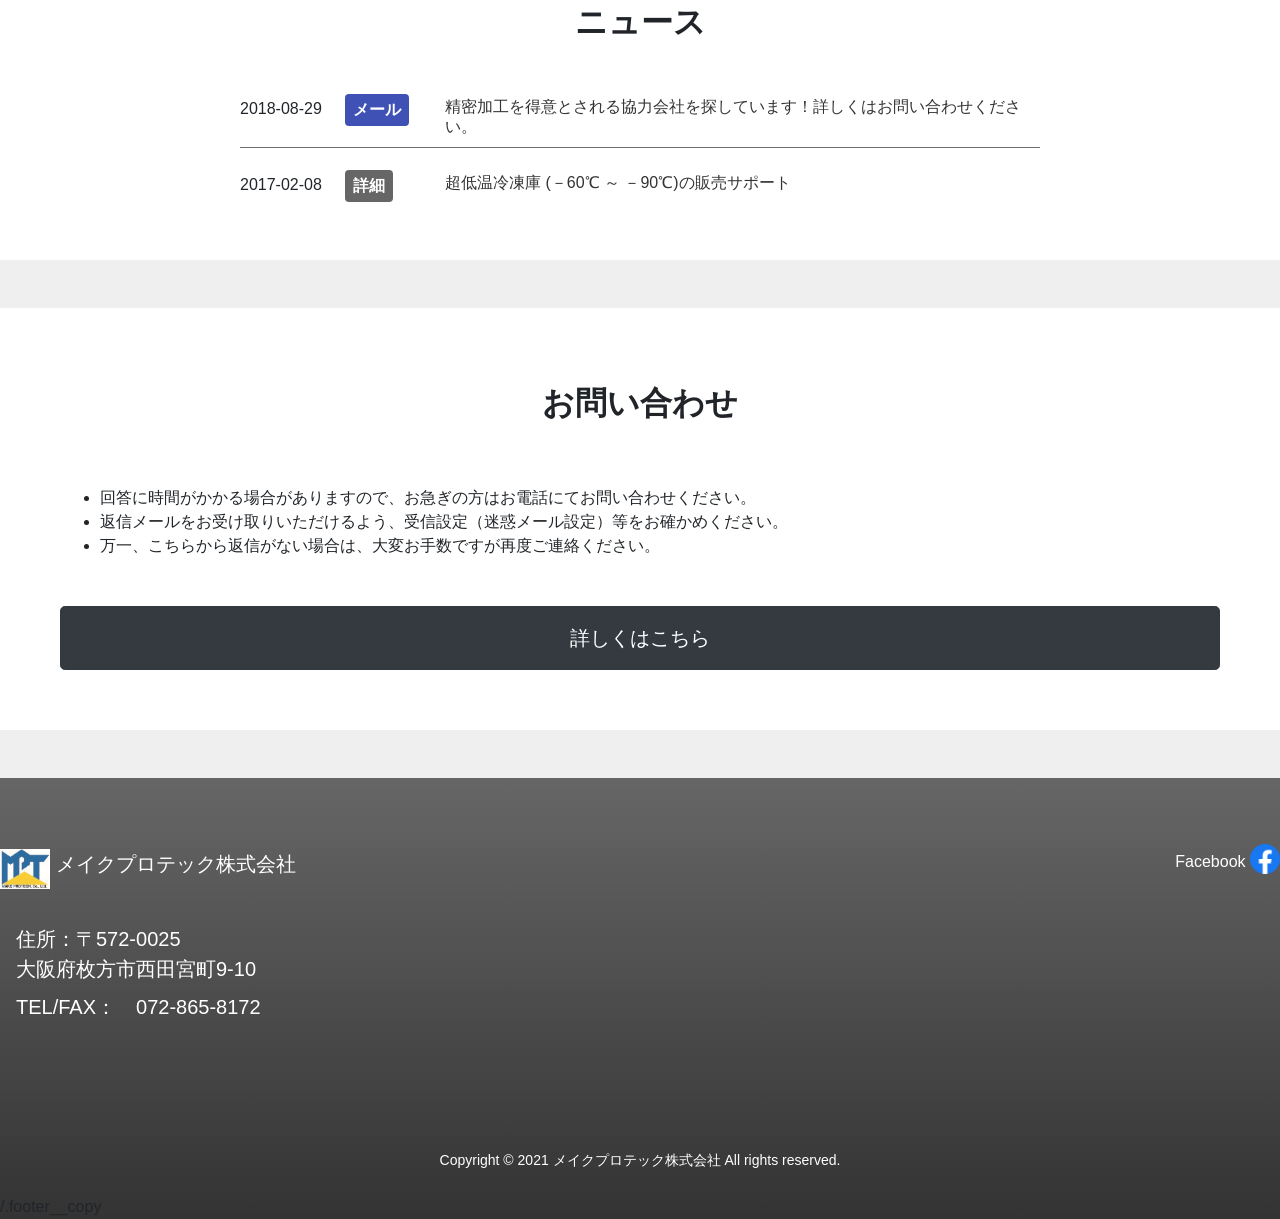
==== commit 1bb85d4e: "Add files via upload" ====
--- a/index.html
+++ b/index.html
@@ -13,7 +13,7 @@
   <body>
 
     
-   
+    <div class='fixed-top'>
     <nav class="navbar navbar-expand-lg navbar-light bg-light">
       <blockquote class="blockquote">
         <img src="./img/MAKE PROTECH. Co., Ltdロゴ.png" width="auto" height="80" class="d-inline-block align-top" alt="">
@@ -55,9 +55,10 @@
             </ul>
           </div>
         </nav>
+    </div>
 </header>
   
-<section class="top">
+<section class="top1">
   <div id="carouselExampleCaptions" class="carousel slide" data-ride="carousel">
     <ol class="carousel-indicators">
       <li data-target="#carouselExampleCaptions" data-slide-to="0" class="active"></li>
@@ -66,21 +67,21 @@
     </ol>
     <div class="carousel-inner">
       <div class="carousel-item active">
-        <img src="img/messageImage_1612923880059.jpg" class="d-block w-100%" alt="...">
+        <img src="img/topimag1.jpg"d-block w-100%" alt="...">
         <div class="carousel-caption d-none d-md-block">
           <!-- <a href="https://forms.gle/nZWNGnTaYcm26UqY7"><h3 class="mb-5 text-white">お気軽にお問い合わせください</h3></a> -->
           <!-- <p>Nulla vitae elit libero, a pharetra augue mollis interdum.</p> -->
         </div>
       </div>
       <div class="carousel-item">
-        <img src="./img/messageImage_1612923880059.jpg" class="d-block w-100" alt="...">
+        <img src="./img/toimg2.jpg" class="d-block w-100" alt="...">
         <div class="carousel-caption d-none d-md-block">
           <!-- <h5>Second slide label</h5>
           <p>Lorem ipsum dolor sit amet, consectetur adipiscing elit.</p> -->
         </div>
       </div>
       <div class="carousel-item">
-        <img src="./img/messageImage_1612923880059.jpg" class="d-block w-600 h-400" alt="...">
+        <img src="./img/topimg3.jpg" class="d-block w-600 h-400" alt="...">
         <div class="carousel-caption d-none d-md-block">
           <!-- <h5>Third slide label</h5>
           <p>Praesent commodo cursus magna, vel scelerisque nisl consectetur.</p> -->
@@ -113,7 +114,7 @@
           <time class="info__published" datetime="2019-01-30">2017-02-08</time><!-- /.info__published -->
           <div class="info__label"><a href="./energie.html">詳細</a></div><!-- /.info__label -->
         </div><!-- /.info__meta -->
-        <div class="info__title"><a href="./energie.html">-60℃-90℃超低温冷凍庫の販売サポート</a></div><!-- /.info__title -->
+        <div class="info__title"><a href="./energie.html">超低温冷凍庫 (－60℃ ～ －90℃)の販売サポート</a></div><!-- /.info__title -->
       </div><!-- /.info -->
     </div><!-- /.news__item -->
   </div>
@@ -158,7 +159,7 @@
               </b></h2>
             <div class="card-deck">
                 <div class="card">
-                    <img src="./img/vishnu-mohanan-eaDwf4UAEhk-unsplash.jpg" width="auto" height="250" alt="">
+                    <img src="./img/device.jpg" width="auto" height="250" alt="">
                   <div class="card-body">
                     <div class="alert alert-primary text-center" role="alert">
                      <a href="./device.htm" class="alert-link  text-white">電子デバイスＯＥＭ事業</a>
@@ -170,7 +171,7 @@
                 </div>
                
                 <div class="card">
-                    <img src="./img/laser-2819138_1920.jpg" width="auto" height="250" alt="">
+                    <img src="./img/device2.jpg" width="auto" height="250" alt="">
                   <div class="card-body">
                     <div class="alert alert-primary text-center" role="alert">
                       <a href="./sdevice.html" class="alert-link  text-white">精密部品･材料加工事業</a>
@@ -186,7 +187,7 @@
         <div class="container">
           <div class="card-deck">
               <div class="card">
-                  <img src="./img/scott-graham-5fNmWej4tAA-unsplash.jpg" width="100%" height="250" alt="">
+                  <img src="./img/device3.jpg" width="100%" height="250" alt="">
                 <div class="card-body">
                   <div class="alert alert-primary text-center" role="alert">
                     <a href="./cunsulting.html" class="alert-link text-white">技術コンサルティング事業</a>
@@ -196,7 +197,7 @@
                 </div>
               </div>
               <div class="card">
-                  <img src="./img/riccardo-annandale-7e2pe9wjL9M-unsplash.jpg" width="100%" height="250" alt="">
+                  <img src="./img/device4.jpg" width="100%" height="250" alt="">
                 <div class="card-body">
                   <div class="alert alert-primary text-center" role="alert">
                     <a href="./energie.html" class="alert-link  text-white">環境・創エネ事業</a>
@@ -228,7 +229,7 @@
 							<time class="info__published" datetime="2019-01-30">2017-02-08</time><!-- /.info__published -->
 							<div class="info__label"><a href="./energie.html">詳細</a></div><!-- /.info__label -->
 						</div><!-- /.info__meta -->
-						<div class="info__title"><a href="./energie.html">-60℃-90℃超低温冷凍庫の販売サポート</a></div><!-- /.info__title -->
+						<div class="info__title"><a href="./energie.html">超低温冷凍庫 (－60℃ ～ －90℃)の販売サポート</a></div><!-- /.info__title -->
 					</div><!-- /.info -->
         </div><!-- /.news__item -->
       </div>
@@ -272,12 +273,12 @@
              メイクプロテック株式会社</p></a>
 					<div class="footer__info ml-3">
                         <blockquote class="blockquote">
-						<p class="mb-2">住所：〒572-0025 大阪府枚方市西田宮町9-10</p>
+						<p class="mb-2">住所：〒572-0025 <br>大阪府枚方市西田宮町9-10</p>
 						<p class="mb-2">TEL/FAX：　072-865-8172</p>
 					</div><!-- /.footer__info -->
 				</div><!-- /.footer__left -->
 				<div class="footer__center ml-3 py-3">
-					<nav class="footer__nav">
+					<!-- <nav class="footer__nav">
 						<ul>
               <li><a href="./index.html">Home</a></li>
               <li><a href="./2index.html">会社概要</a></li>
@@ -285,7 +286,7 @@
 							<li><a href="#anc2">事業内容</a></li>
 							<li><a href="#anc1">ニュース</a></li>
 							<li><a href="https://forms.gle/nZWNGnTaYcm26UqY7">お問い合わせ</a></li>
-						</ul>
+						</ul> -->
 					</nav><!-- /.footer__nav -->
 				</div><!-- /.footer__center -->
 				<div class="footer__right">
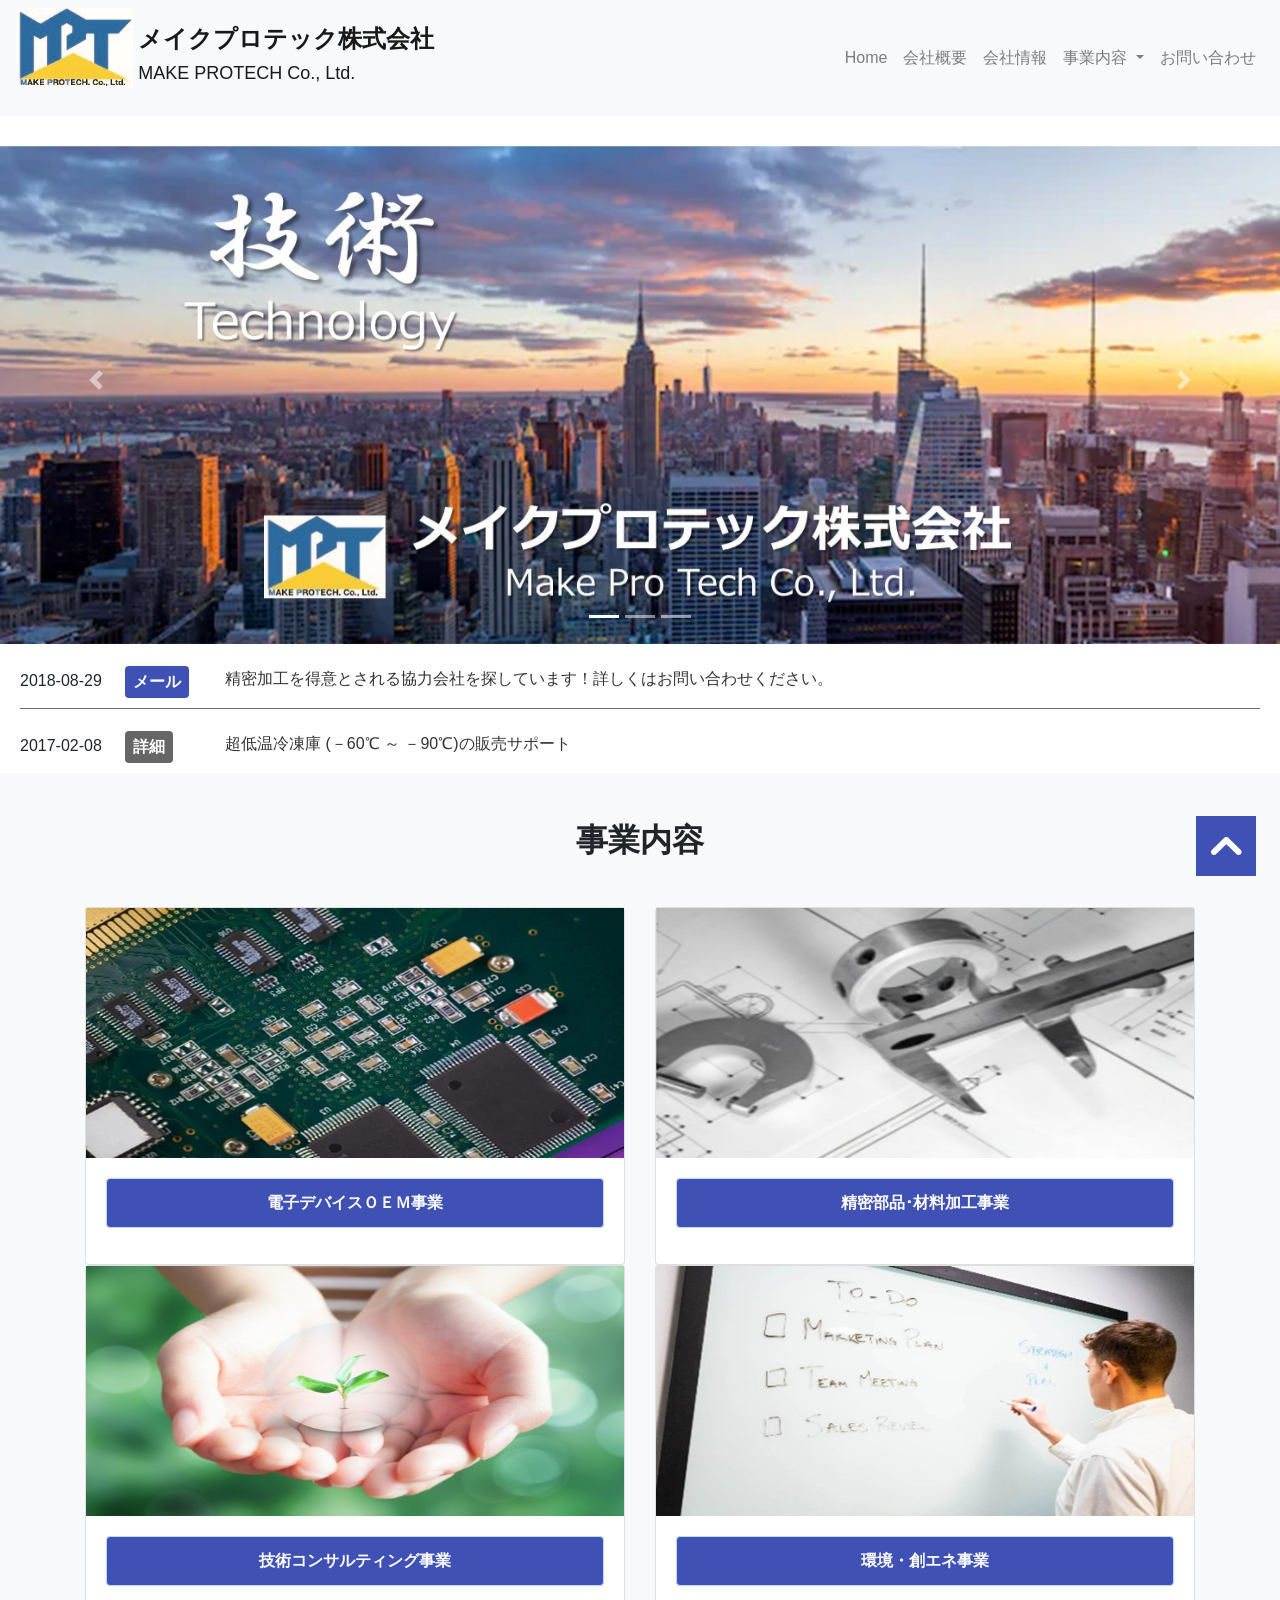
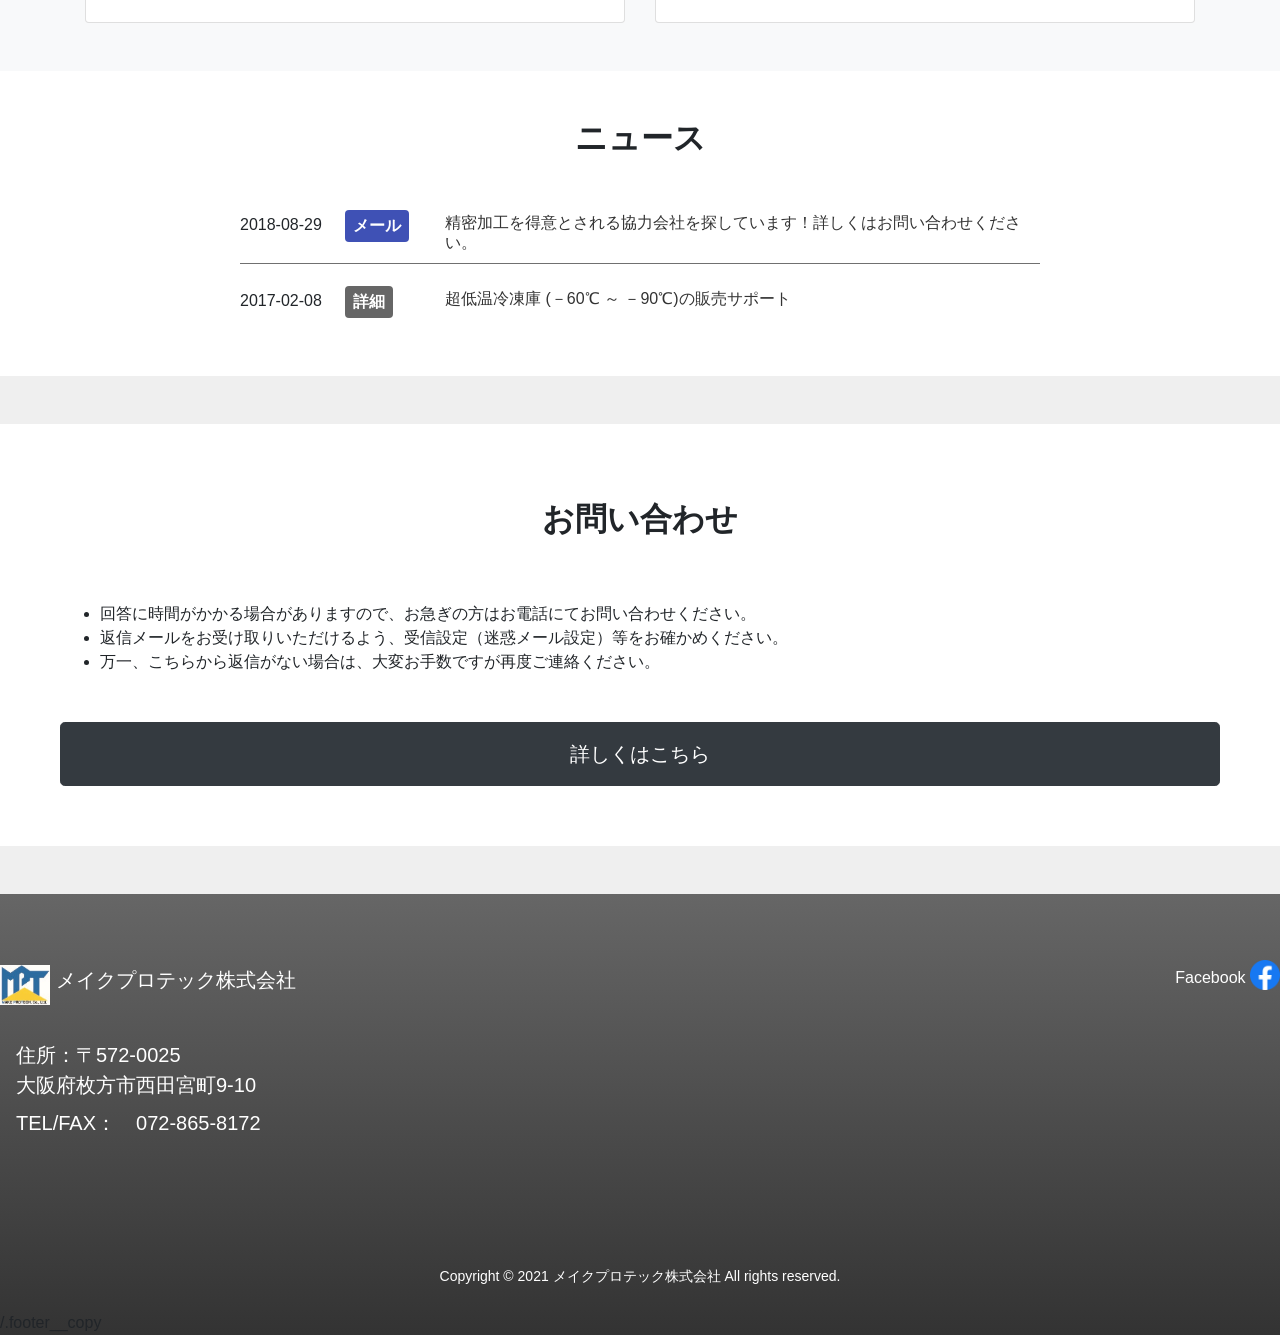
==== commit 22dbd503: "Add files via upload" ====
--- a/index.html
+++ b/index.html
@@ -13,7 +13,7 @@
   <body>
 
     
-    <div class='fixed-top'>
+    <!-- <div class='fixed-top'> -->
     <nav class="navbar navbar-expand-lg navbar-light bg-light">
       <blockquote class="blockquote">
         <img src="./img/MAKE PROTECH. Co., Ltdロゴ.png" width="auto" height="80" class="d-inline-block align-top" alt="">
@@ -55,10 +55,10 @@
             </ul>
           </div>
         </nav>
-    </div>
+    <!-- </div> -->
 </header>
   
-<section class="top1">
+<section class="top">
   <div id="carouselExampleCaptions" class="carousel slide" data-ride="carousel">
     <ol class="carousel-indicators">
       <li data-target="#carouselExampleCaptions" data-slide-to="0" class="active"></li>
--- a/css/style.css
+++ b/css/style.css
@@ -2,7 +2,9 @@
 
 /* トップ */
 
-
+/* .top1 { 
+  padding-top: 70px; 
+} */
 /* .top {
   width: 150px;
 } */
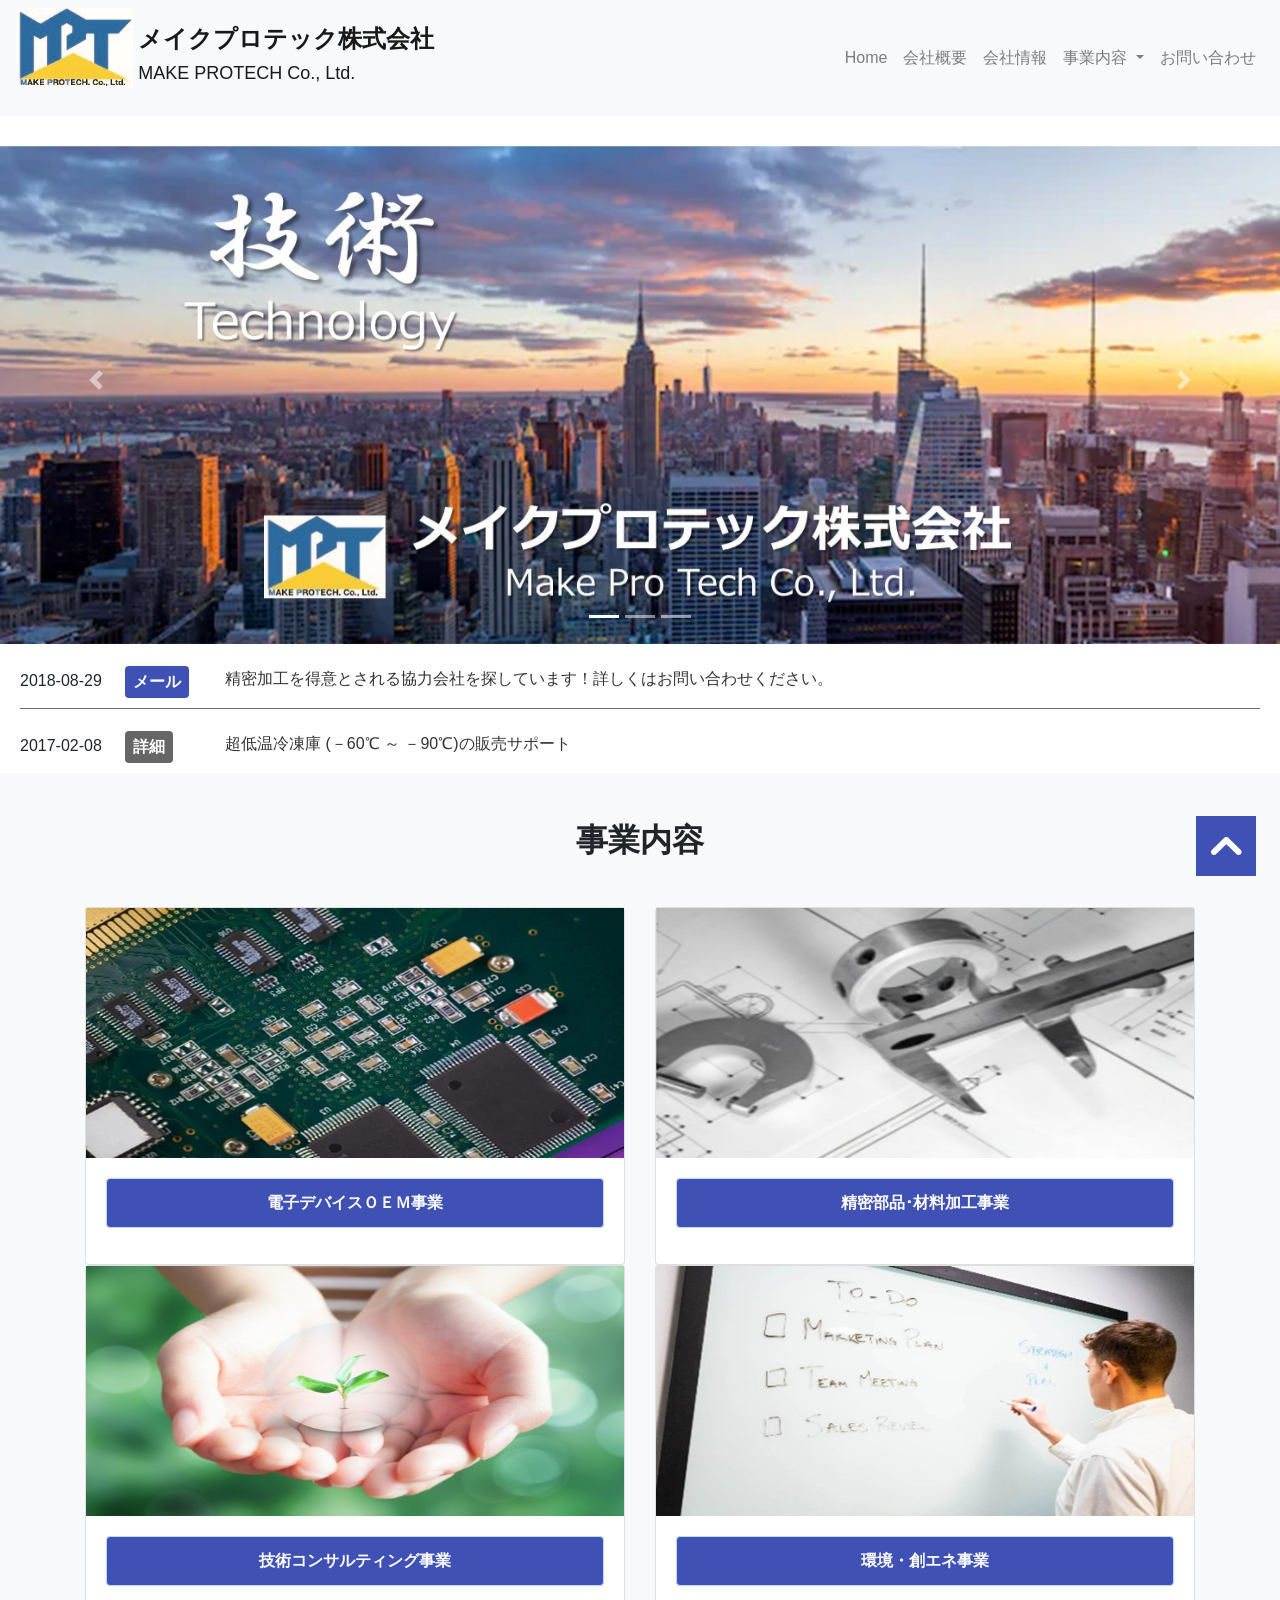
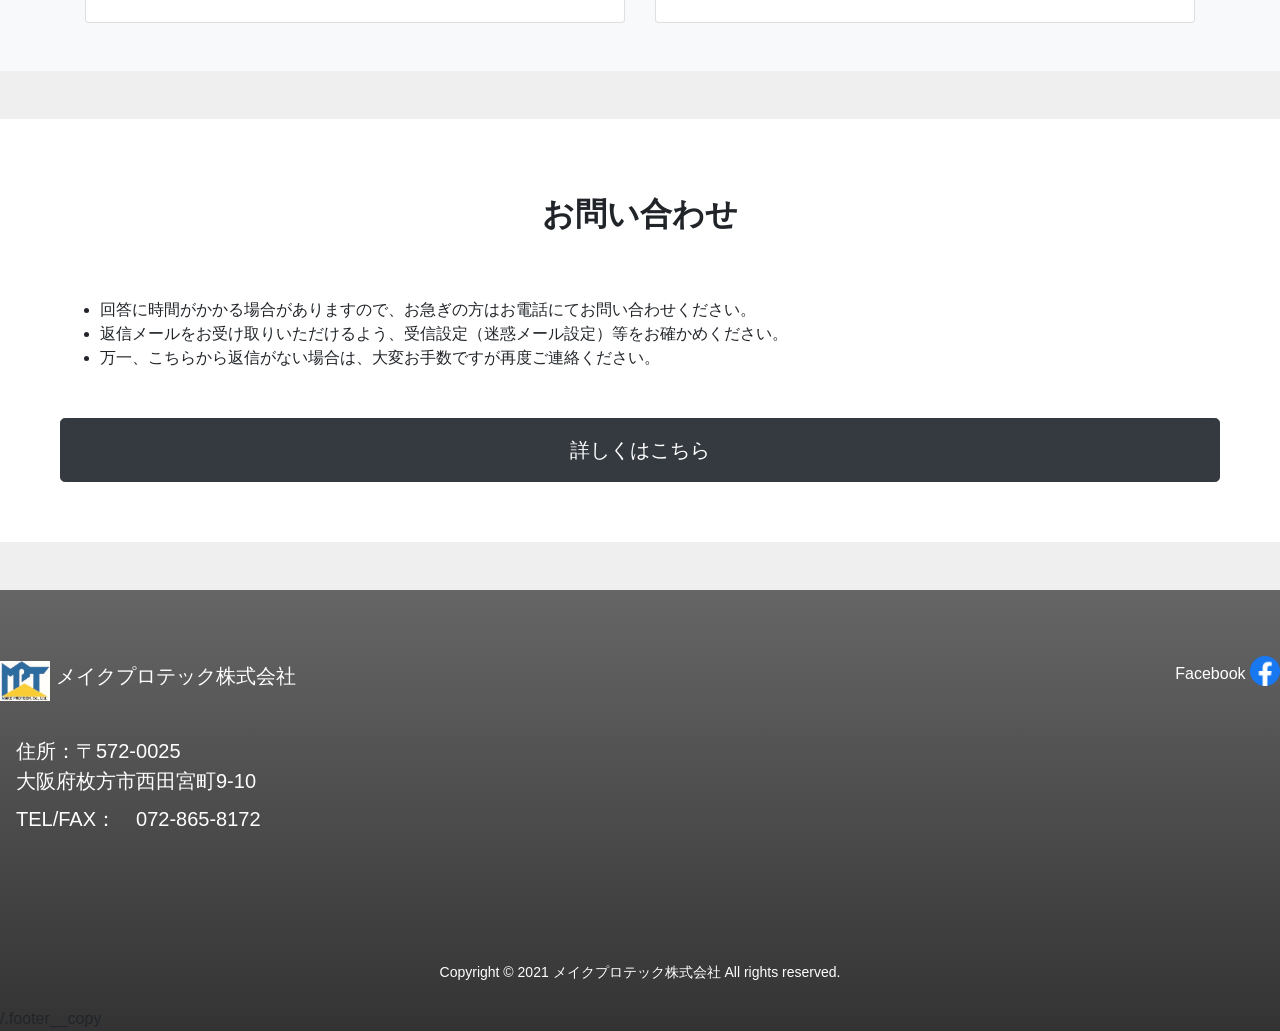
==== commit 7796c7cf: "Add files via upload" ====
--- a/index.html
+++ b/index.html
@@ -209,37 +209,41 @@
             </div>
         </div>
     </section>
-      
-    <section id="anc1" class="news section py-5">
+    
+    <!-- <section class="movie">
+      <video controls autoplay loop><source src="./movie/stock-footage-airplane-flying-over-clouds-d-animation.webm"></video>
+    </section> -->
+
+    <!-- <section id="anc1" class="news section py-5">
 		<div class="news__inner inner">
       <h2 class="section-title text-center"><b>ニュース</b></h2><!-- /.section-title -->
-			<div class="news__items">
+			<!-- <div class="news__items">
         <div class="news__item">
           <div class="info">
             <div class="info__meta">
               <time class="info__published" datetime="2019-01-30">2018-08-29</time><!-- /.info__published -->
-              <div class="info__label info__label--type01"><a href="https://forms.gle/nZWNGnTaYcm26UqY7">メール</a></div><!-- /.info__label -->
-            </div><!-- /.info__meta -->
+              <!-- <div class="info__label info__label--type01"><a href="https://forms.gle/nZWNGnTaYcm26UqY7">メール</a></div><!-- /.info__label -->
+            <!-- </div>
             <div class="info__title"><a href="https://forms.gle/nZWNGnTaYcm26UqY7">精密加工を得意とされる協力会社を探しています！詳しくはお問い合わせください。</a></div><!-- /.info__title -->
-          </div><!-- /.info -->
-        </div><!-- /.news__item -->
+          <!-- </div>
+        </div>
 				<div class="news__item">
 					<div class="info">
 						<div class="info__meta">
-							<time class="info__published" datetime="2019-01-30">2017-02-08</time><!-- /.info__published -->
-							<div class="info__label"><a href="./energie.html">詳細</a></div><!-- /.info__label -->
-						</div><!-- /.info__meta -->
-						<div class="info__title"><a href="./energie.html">超低温冷凍庫 (－60℃ ～ －90℃)の販売サポート</a></div><!-- /.info__title -->
-					</div><!-- /.info -->
-        </div><!-- /.news__item -->
-      </div>
-    </div>
-    
+							<time class="info__published" datetime="2019-01-30">2017-02-08</time>
+							<div class="info__label"><a href="./energie.html">詳細</a></div>
+						</div>
+						<div class="info__title"><a href="./energie.html">超低温冷凍庫 (－60℃ ～ －90℃)の販売サポート</a></div>
+          </div> -->
+                <!-- </div>
+      </div>
+    </div>   -->
+
 
 
 			<!-- <div class="news__link"><a href="https://practice555133289940.wordpress.com/">more</a></div><!-- /.news__link -->
 		<!-- </div>  -->
-	</section><!-- /.news -->
+	<!-- </section> -->
 
   <section id="" class="contact section py-5">
 		<div class="contact__inner inner">
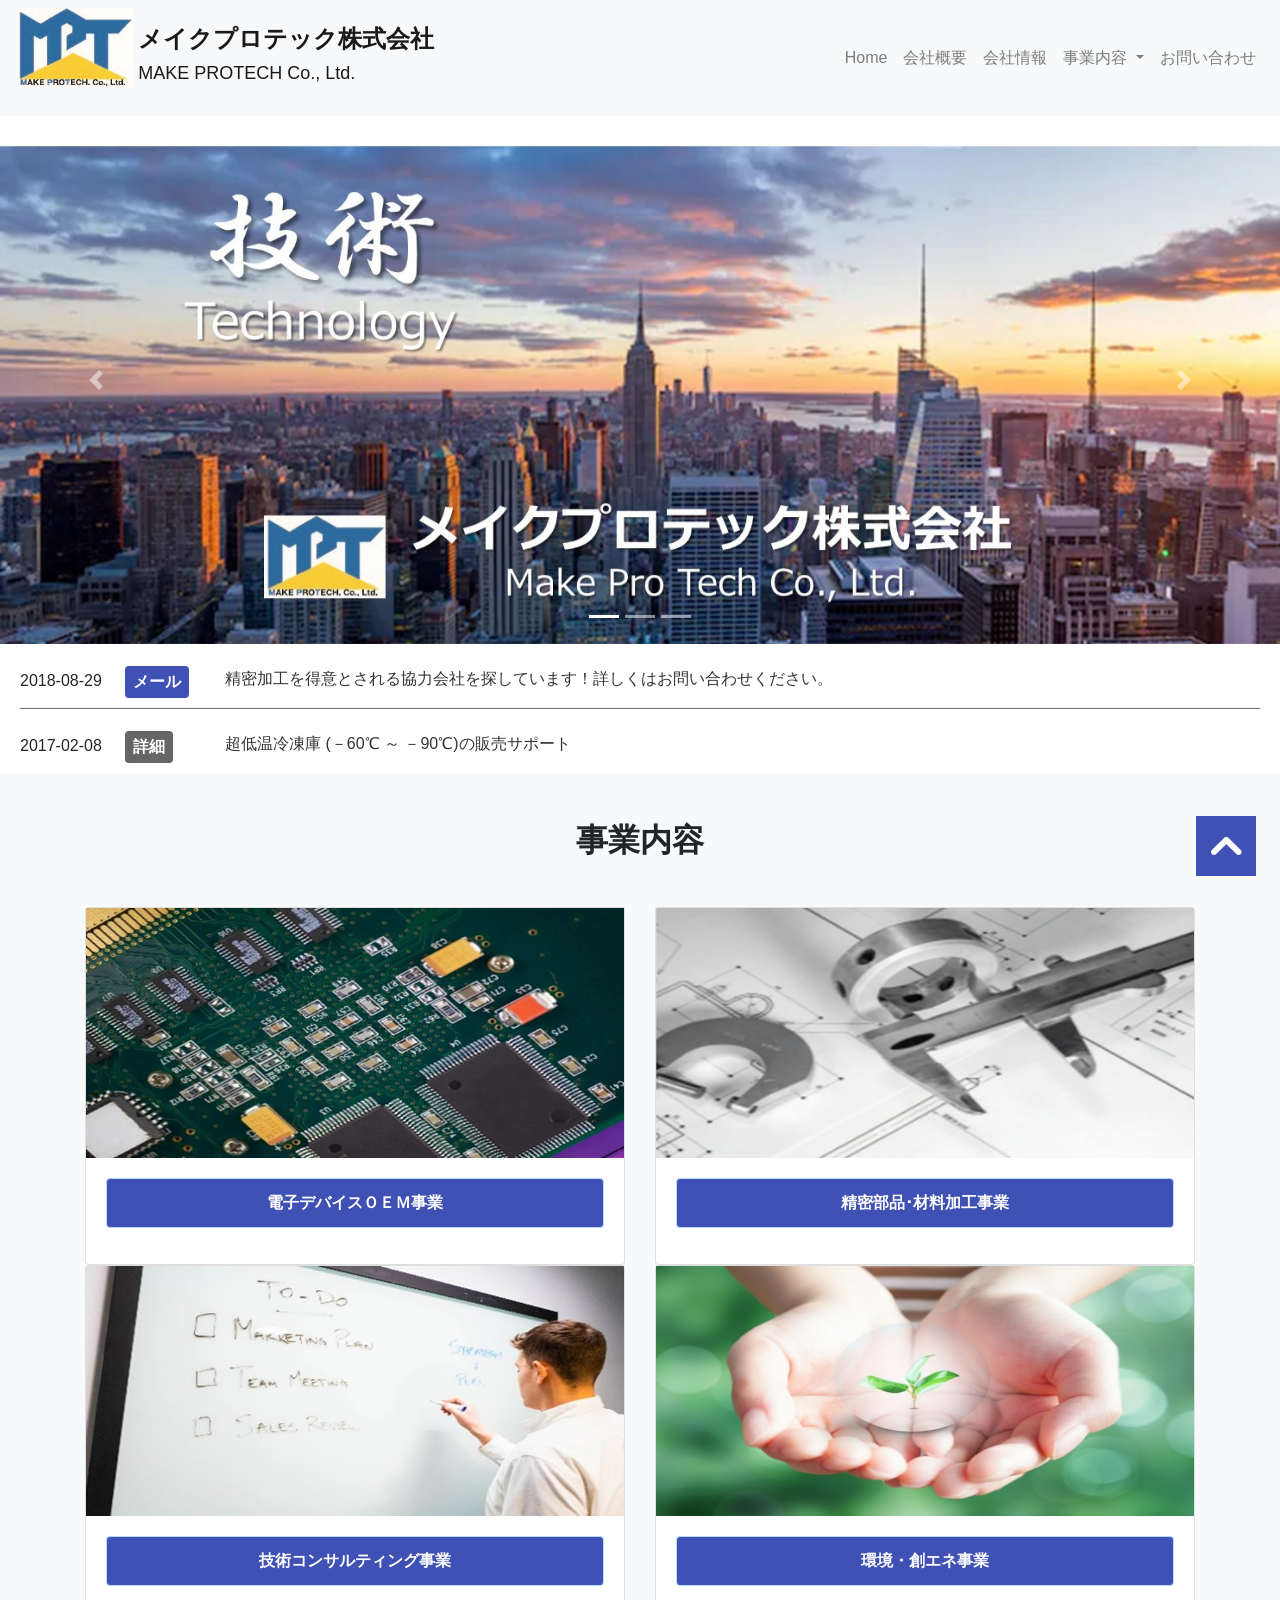
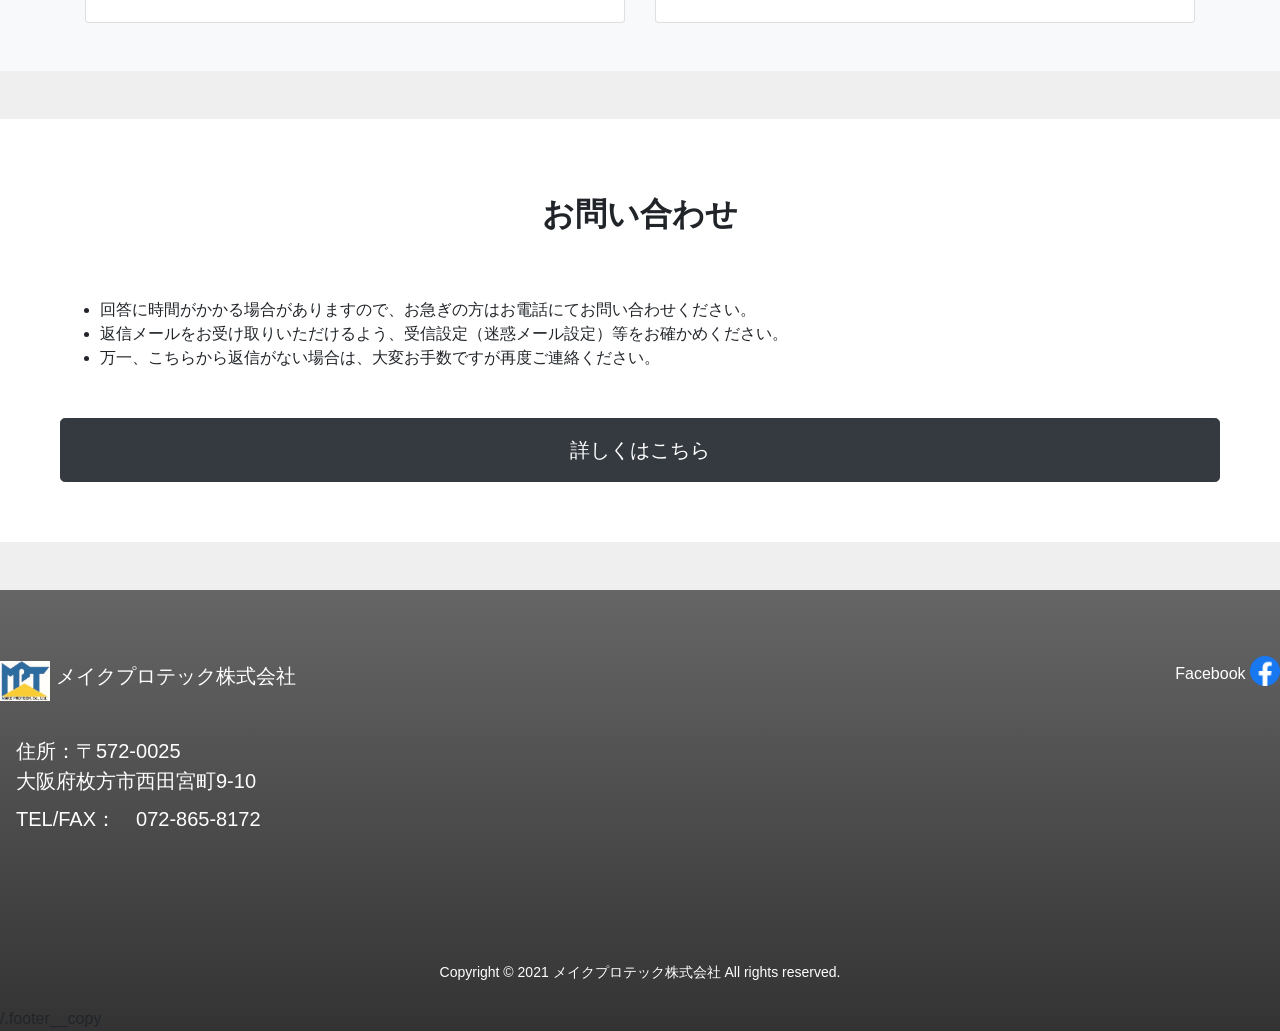
==== commit a25cd7aa: "Add files via upload" ====
--- a/index.html
+++ b/index.html
@@ -187,7 +187,7 @@
         <div class="container">
           <div class="card-deck">
               <div class="card">
-                  <img src="./img/device3.jpg" width="100%" height="250" alt="">
+                  <img src="./img/device4.jpg" width="100%" height="250" alt="">
                 <div class="card-body">
                   <div class="alert alert-primary text-center" role="alert">
                     <a href="./cunsulting.html" class="alert-link text-white">技術コンサルティング事業</a>
@@ -197,7 +197,7 @@
                 </div>
               </div>
               <div class="card">
-                  <img src="./img/device4.jpg" width="100%" height="250" alt="">
+                  <img src="./img/device3.jpg" width="100%" height="250" alt="">
                 <div class="card-body">
                   <div class="alert alert-primary text-center" role="alert">
                     <a href="./energie.html" class="alert-link  text-white">環境・創エネ事業</a>
--- a/css/style.css
+++ b/css/style.css
@@ -5,6 +5,10 @@
 /* .top1 { 
   padding-top: 70px; 
 } */
+
+.em {
+  font-size: 1.5em
+}
 /* .top {
   width: 150px;
 } */
